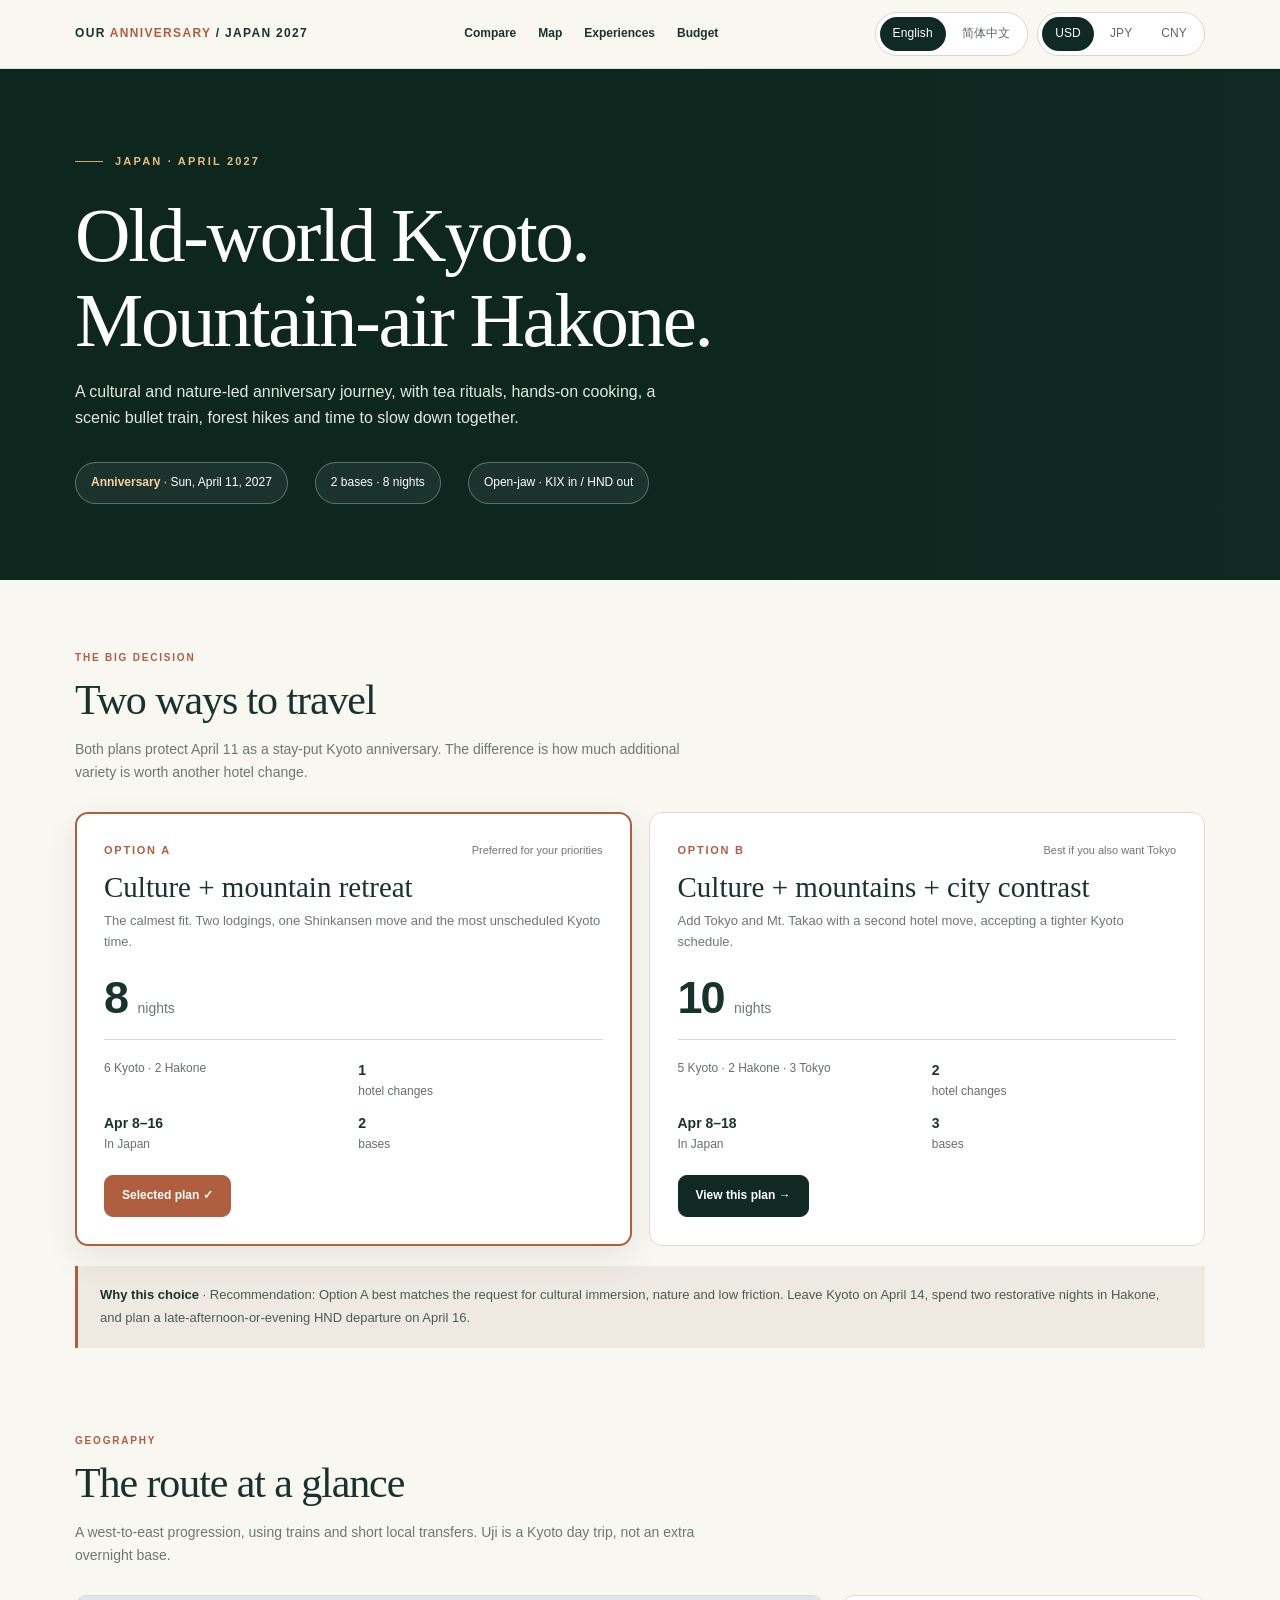
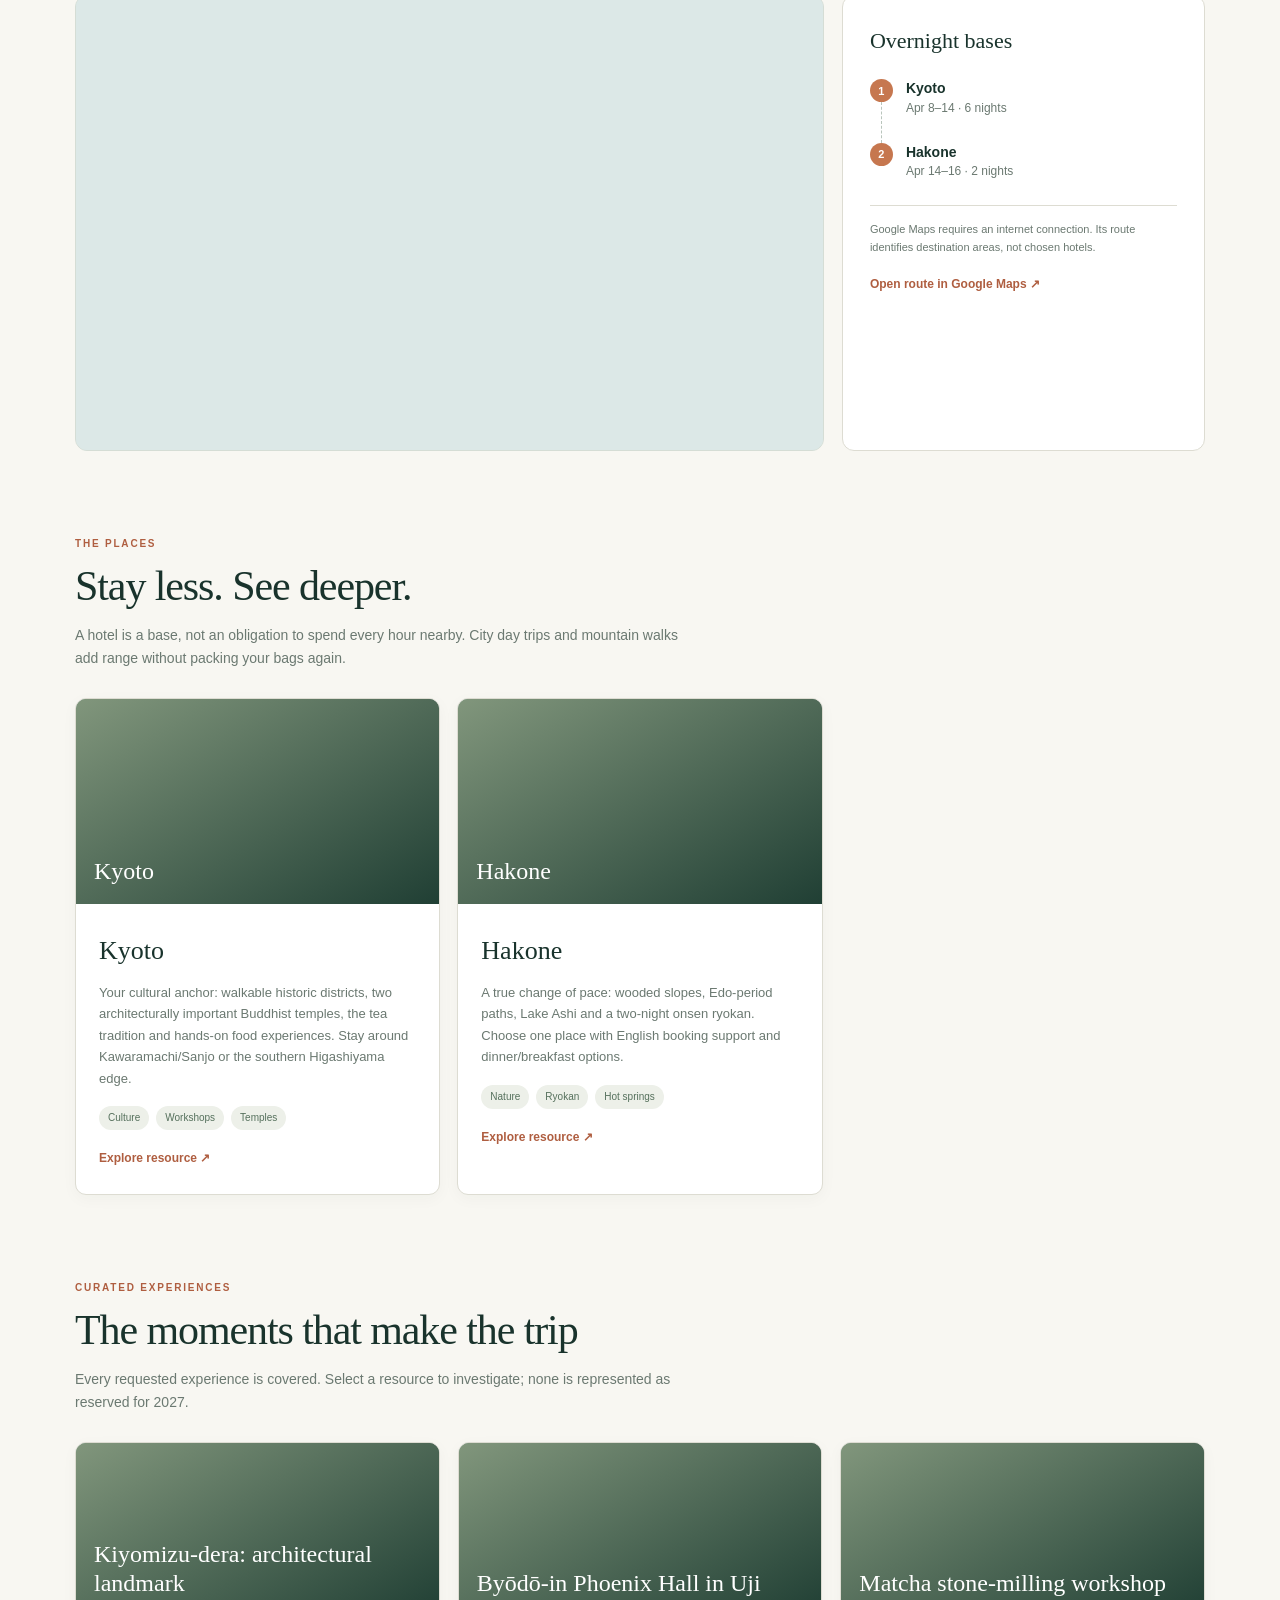
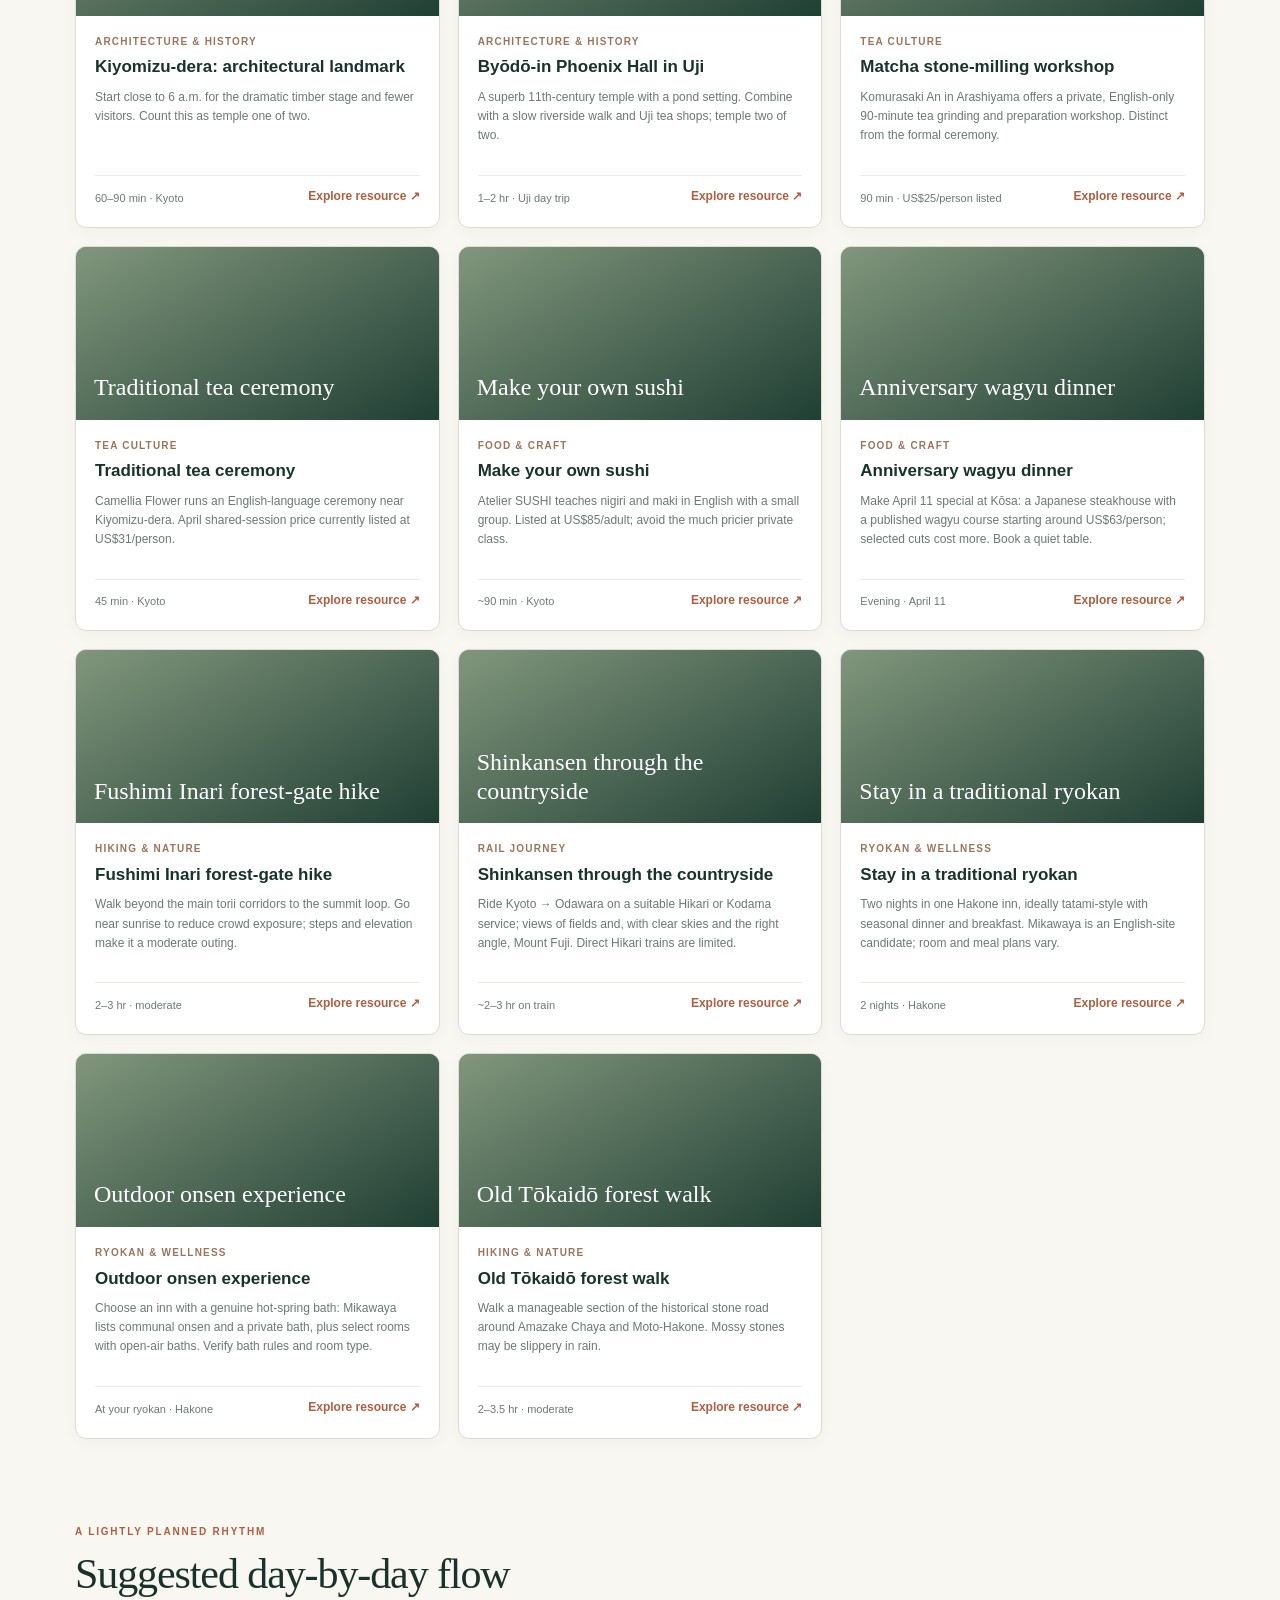
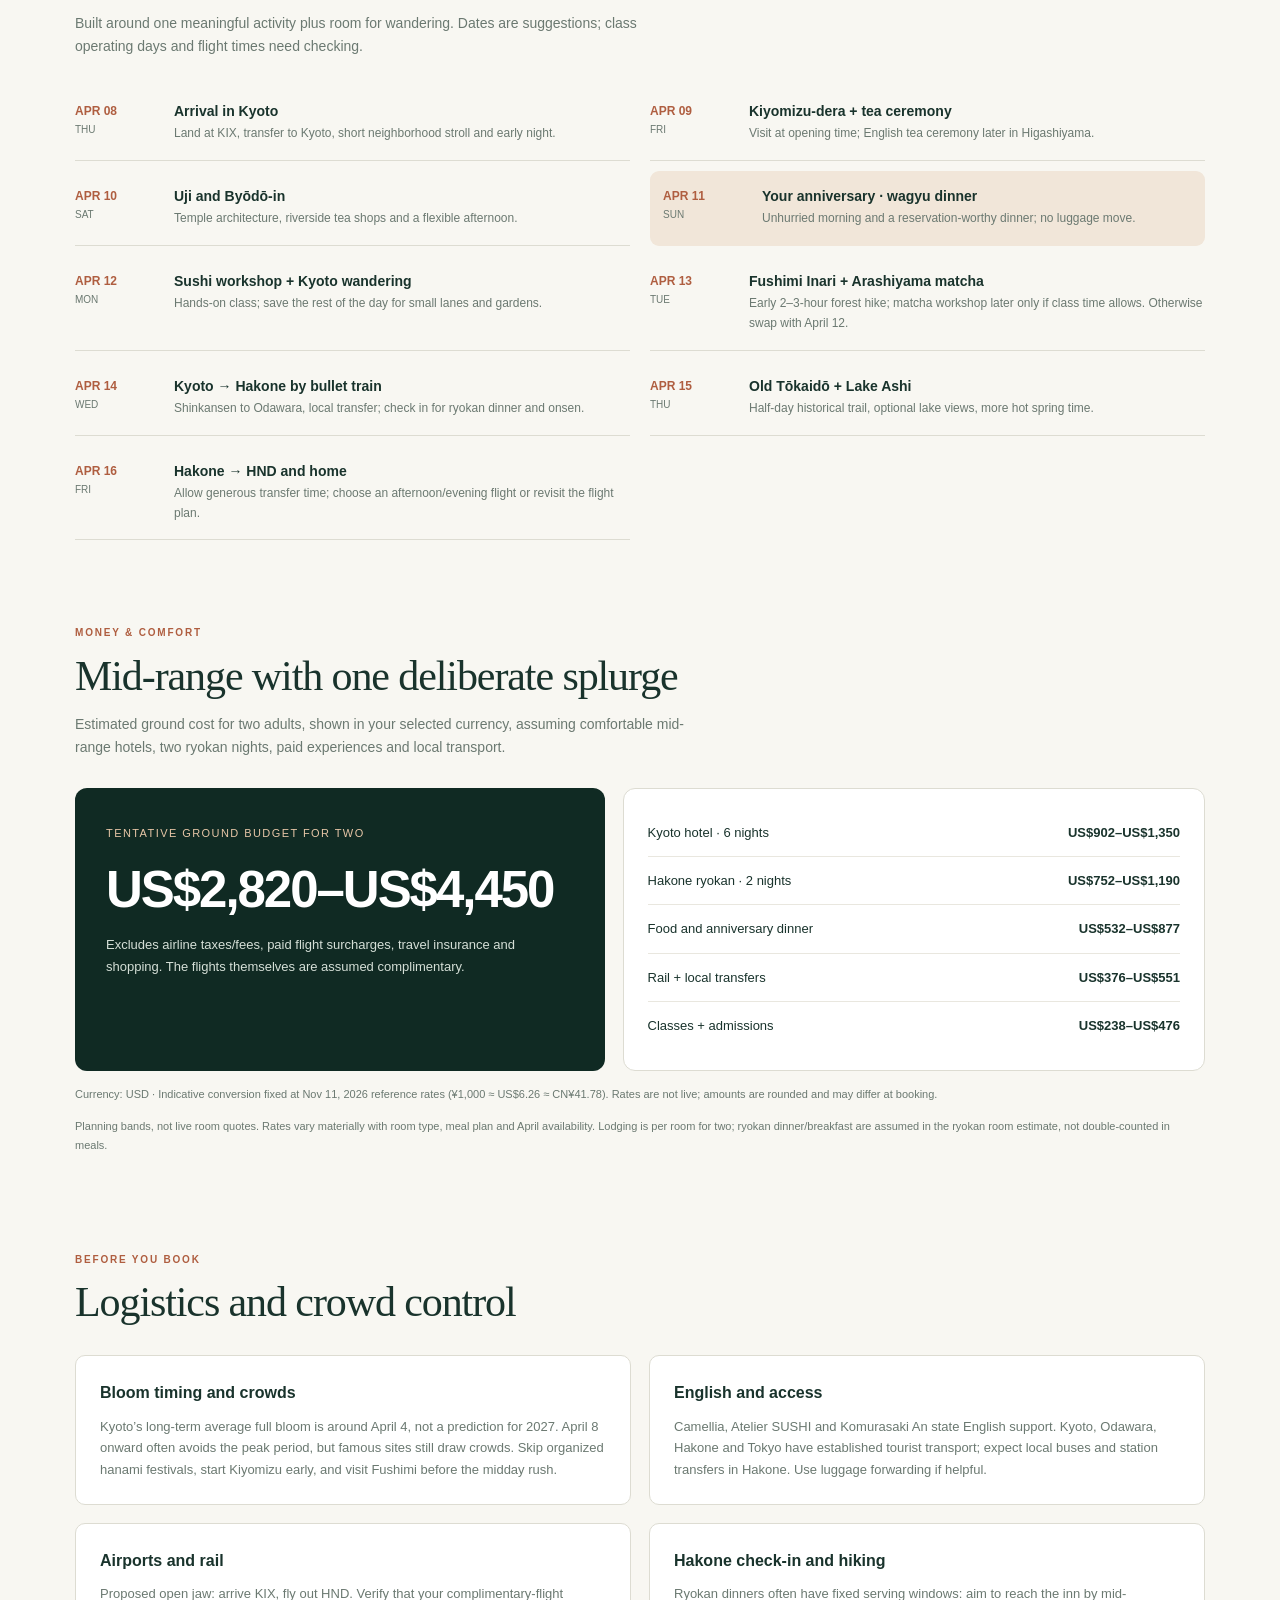
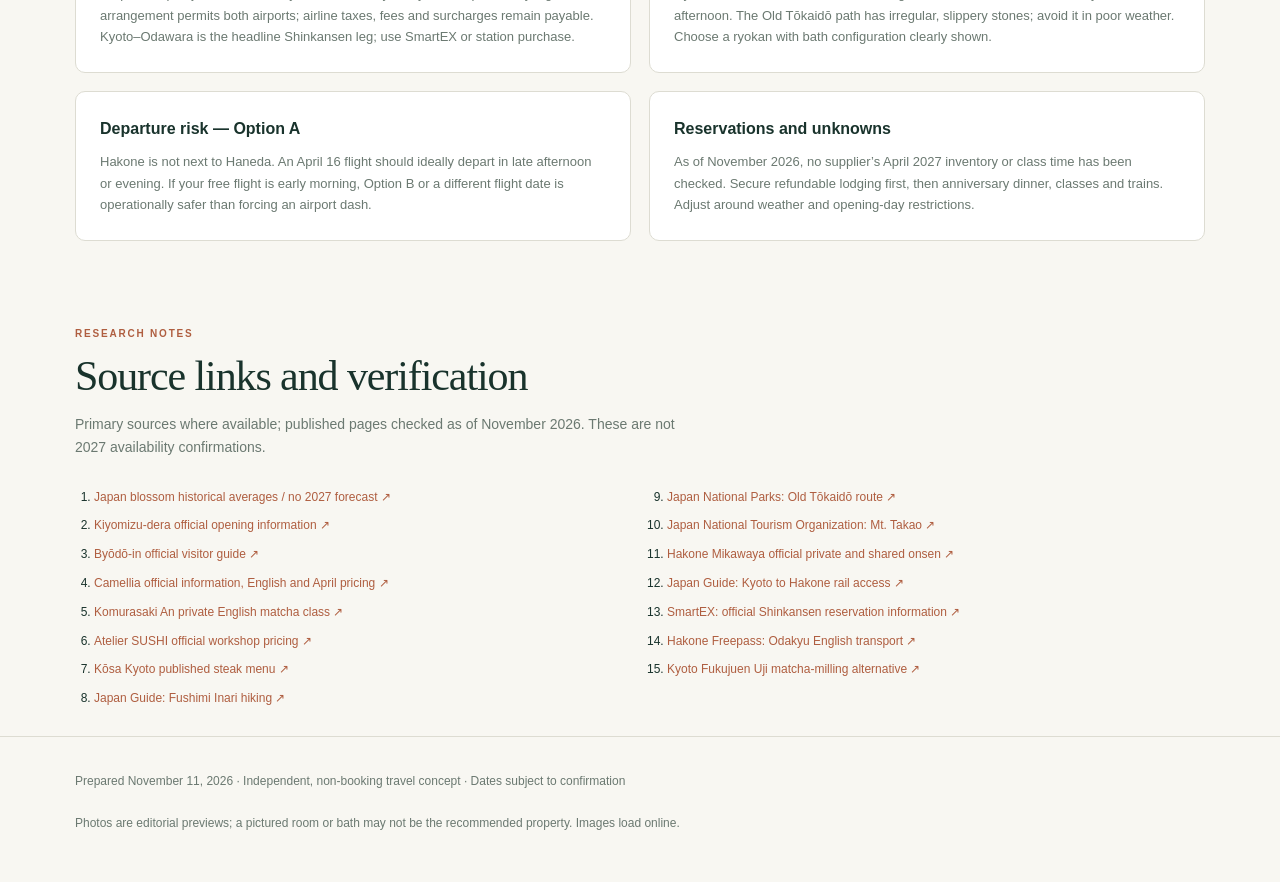
==== index.html @ 6b0c4d73 "Publish interactive Japan anniversary 2027 trip report" ====
<!doctype html>
<html lang="en">
<head>
<meta charset="utf-8"><meta name="viewport" content="width=device-width, initial-scale=1"><meta name="color-scheme" content="light">
<meta name="description" content="Japan anniversary trip planning report, April 2027: Kyoto, Hakone and optional Tokyo; bilingual English and Simplified Chinese.">
<title>Japan Anniversary Trip 2027 Plan</title>
<!-- Google Maps directions are embedded with a public, no-key URL. -->
<style>
:root{--ink:#19332c;--muted:#6b7971;--dark:#102a23;--line:#dddcd2;--paper:#f8f7f2;--white:#fff;--accent:#af5e40;--soft:#eee9df;--gold:#d3ab78;--shadow:0 12px 34px rgba(31,45,36,.085)}
*{box-sizing:border-box}html{scroll-behavior:smooth}body{margin:0;background:var(--paper);font-family:Inter,-apple-system,BlinkMacSystemFont,"Segoe UI","Noto Sans SC","Microsoft YaHei",sans-serif;color:var(--ink);line-height:1.65}button,a{font:inherit}a{color:var(--accent);text-decoration:none}a:hover{text-decoration:underline}button{cursor:pointer}button:focus-visible,a:focus-visible{outline:3px solid #da9250;outline-offset:3px}img{display:block;max-width:100%}.wrap{max-width:1190px;margin:auto;padding:0 30px}.mast{position:sticky;top:0;z-index:1200;background:rgba(248,247,242,.96);backdrop-filter:blur(18px);border-bottom:1px solid #deded3}.mast .wrap{min-height:68px;display:flex;align-items:center;justify-content:space-between;gap:16px}.brand{font-weight:800;letter-spacing:.11em;font-size:12px;text-transform:uppercase;color:var(--ink)}.brand span{color:var(--accent)}.tools{display:flex;align-items:center;gap:9px}.switch{display:flex;gap:3px;padding:4px;border:1px solid #d7d7cd;border-radius:100px;background:white}.switch button{border:0;background:transparent;border-radius:100px;font-size:12px;letter-spacing:.01em;padding:7px 13px;color:#5c6761;white-space:nowrap}.switch button.active{background:var(--dark);color:white}.view-nav{display:flex;gap:22px;font-size:12px;font-weight:650}.view-nav a{color:var(--ink)}.hero{background:var(--dark);color:#fff;position:relative;overflow:hidden}.hero:before{content:"";position:absolute;inset:0;background:linear-gradient(90deg,rgba(13,39,31,.97) 0%,rgba(13,39,31,.92) 46%,rgba(13,39,31,.22) 100%),url('https://kyoto.tokyoevent.net/wp-content/uploads/2025/03/20170302010029_770846394_3077_0.jpg') 83% 43% / cover no-repeat}.hero .wrap{position:relative;padding-top:83px;padding-bottom:76px;min-height:465px;display:flex;flex-direction:column;justify-content:center}.eyebrow{display:flex;gap:12px;align-items:center;font-size:11px;font-weight:750;letter-spacing:.2em;text-transform:uppercase}.eyebrow:before{content:"";width:28px;height:1px;background:var(--gold)}.hero .eyebrow{color:#e9bc84}.hero h1{font-family:Georgia,"Noto Serif SC",serif;font-weight:500;letter-spacing:-.03em;line-height:1.1;font-size:clamp(43px,6vw,78px);max-width:765px;margin:24px 0 16px}.hero p{max-width:620px;color:#e4e8e2;font-size:16px;margin:0 0 30px}.hero-meta{display:flex;align-items:center;gap:14px 27px;flex-wrap:wrap}.hero-pill{border:1px solid rgba(255,255,255,.3);padding:10px 15px;border-radius:100px;font-size:12px;background:rgba(255,255,255,.06)}.hero-pill strong{color:#f7d2a4}.section{padding-top:70px;padding-bottom:15px}.section-header{display:flex;justify-content:space-between;align-items:flex-end;gap:18px;margin-bottom:28px}.kicker{font-size:10px;letter-spacing:.18em;color:var(--accent);font-weight:850;text-transform:uppercase;margin:0 0 9px}.section h2{font-family:Georgia,"Noto Serif SC",serif;font-size:clamp(29px,3.4vw,42px);letter-spacing:-.026em;line-height:1.2;font-weight:500;margin:0}.section-sub{max-width:620px;color:var(--muted);font-size:14px;margin:12px 0 0}.compare-grid{display:grid;grid-template-columns:repeat(2,1fr);gap:17px}.plan{padding:28px;border:1px solid var(--line);background:#fff;border-radius:13px;transition:border-color .2s,transform .2s;position:relative}.plan.sel{border:2px solid var(--accent);padding:27px;box-shadow:var(--shadow)}.plan .topline{display:flex;justify-content:space-between;gap:12px;align-items:center}.plan-id{font-size:11px;letter-spacing:.16em;font-weight:800;color:var(--accent)}.plan small{font-size:11px;color:var(--muted)}.plan h3{font-family:Georgia,"Noto Serif SC",serif;font-size:29px;font-weight:500;line-height:1.2;margin:11px 0 5px}.plan p{color:var(--muted);font-size:13px;margin:0 0 22px;min-height:43px}.plan .big{font-size:45px;font-weight:700;letter-spacing:-.045em;line-height:1}.plan .big small{font-size:14px;font-weight:500;letter-spacing:0}.facts{display:grid;grid-template-columns:1fr 1fr;gap:10px;border-top:1px solid var(--line);padding-top:19px;margin-top:19px;font-size:12px;color:#667069}.facts b{font-size:14px;color:var(--ink);display:block}.pick{background:var(--dark);border:1px solid var(--dark);color:white;padding:10px 17px;border-radius:9px;margin-top:21px;font-size:12px;font-weight:700}.plan.sel .pick{background:var(--accent);border-color:var(--accent)}.insight{margin-top:20px;padding:18px 22px;border-left:3px solid var(--accent);background:#eeeae1;color:#4a5b50;font-size:13px;line-height:1.75}.insight strong{color:var(--ink)}.map-section .map-layout{display:grid;grid-template-columns:minmax(0,1.65fr) minmax(270px,.8fr);gap:18px}.map-frame{background:#e4e9e3;border:1px solid #d5ddd5;min-height:395px;border-radius:12px;overflow:hidden;position:relative}.map{position:absolute;inset:0;z-index:2}.leaflet-container{background:#cbd7d0!important}.leaflet-popup-content{font:13px/1.5 Inter,Arial,sans-serif}.map-legend{border:1px solid var(--line);background:white;border-radius:12px;padding:27px}.map-legend h3{font-family:Georgia,"Noto Serif SC",serif;font-size:22px;font-weight:500;margin:0 0 20px}.route{display:flex;align-items:flex-start;gap:13px;padding-bottom:24px;position:relative}.route:last-of-type{padding-bottom:10px}.route:not(:last-of-type):after{content:"";position:absolute;left:11px;top:23px;bottom:0;border-left:1px dashed #b9c5bc}.route-n{flex:0 0 auto;width:23px;height:23px;display:grid;place-items:center;border-radius:50%;background:#c6774f;color:white;font-size:11px;font-weight:800}.route h4{margin:0;font-size:14px;line-height:1.4}.route small{display:block;color:var(--muted);font-size:12px}.key-line{border-top:1px solid var(--line);margin-top:13px;padding-top:14px;color:var(--muted);font-size:11px}.destination-grid{display:grid;grid-template-columns:repeat(3,1fr);gap:17px}.destination-card,.experience-card{background:white;border-radius:11px;overflow:hidden;border:1px solid var(--line);box-shadow:0 4px 16px rgba(31,45,36,.035)}.photo{position:relative;height:205px;overflow:hidden;background:linear-gradient(135deg,#5b806a,#acb49a);color:white}.photo img{position:relative;z-index:2;width:100%;height:100%;object-fit:cover;transition:transform .4s}.fallback-title{position:absolute;z-index:1;inset:0;display:flex;align-items:end;padding:18px;font-family:Georgia,"Noto Serif SC",serif;font-size:24px;line-height:1.2;color:#fff;background:linear-gradient(150deg,#81967c,#203f34)}.photo:hover img{transform:scale(1.045)}.photo-note{position:absolute;right:10px;top:10px;background:rgba(16,42,35,.75);font-size:10px;padding:4px 9px;border-radius:100px;color:white}.destination-body{padding:23px}.destination-body h3{font-family:Georgia,"Noto Serif SC",serif;font-size:26px;font-weight:500;margin:3px 0 9px}.destination-body p{font-size:13px;color:var(--muted);margin:0 0 17px;min-height:83px}.tags{display:flex;gap:7px;flex-wrap:wrap;margin-bottom:14px}.tag{font-size:10px;background:#edf0e9;color:#55705c;border-radius:100px;padding:4px 9px}.resource{font-size:12px;font-weight:700;color:var(--accent)}.experience-grid{display:grid;grid-template-columns:repeat(3,minmax(0,1fr));gap:18px}.experience-card .photo{height:173px}.experience-card .body{padding:18px 19px 20px}.experience-card .smallcat{font-size:10px;letter-spacing:.12em;text-transform:uppercase;color:#9b745b;font-weight:750}.experience-card h3{font-size:17px;line-height:1.32;margin:6px 0 9px}.experience-card p{font-size:12px;line-height:1.6;color:var(--muted);margin:0 0 11px;min-height:76px}.experience-card .foot{display:flex;align-items:end;justify-content:space-between;gap:10px;border-top:1px solid #eee9e3;padding-top:11px}.experience-card .duration{font-size:11px;color:#6b7971}.itinerary-list{display:grid;grid-template-columns:1fr 1fr;gap:10px 20px}.day{display:grid;grid-template-columns:85px 1fr;gap:14px;align-items:start;border-bottom:1px solid var(--line);padding:16px 0}.day .date{font-size:12px;font-weight:800;color:var(--accent)}.day .date small{display:block;color:var(--muted);font-weight:500}.day h3{font-size:14px;margin:0 0 4px;line-height:1.3}.day p{font-size:12px;margin:0;color:var(--muted)}.day.anniv{background:#f1e6d9;border-radius:9px;padding:16px 13px;border-bottom-color:transparent}.budget-grid{display:grid;grid-template-columns:1.0fr 1.1fr;gap:18px}.budget-main{background:var(--dark);padding:31px;border-radius:12px;color:white}.budget-main small{letter-spacing:.13em;color:#e7c6a7;text-transform:uppercase;font-size:11px}.budget-main .number{font-size:clamp(32px,4vw,51px);font-weight:750;line-height:1.2;letter-spacing:-.04em;margin:14px 0}.budget-main p{font-size:13px;color:#d5dfd7;margin:10px 0 0}.budget-table{background:white;border:1px solid var(--line);padding:20px 24px;border-radius:12px}.budget-line{display:flex;justify-content:space-between;gap:12px;padding:13px 0;border-bottom:1px solid #e9e7df;font-size:13px}.budget-line:last-child{border:0}.budget-line strong{white-space:nowrap}.fine{font-size:11px;color:var(--muted);line-height:1.75;margin-top:13px}.notegrid{display:grid;grid-template-columns:repeat(2,1fr);gap:18px}.note{padding:24px;border:1px solid var(--line);background:white;border-radius:10px}.note h3{font-size:16px;margin:0 0 9px}.note p{color:var(--muted);font-size:13px;margin:0}.sources{columns:2;column-gap:35px;padding-left:19px;font-size:12px}.sources li{break-inside:avoid;margin:0 0 9px}.end{border-top:1px solid var(--line);padding:35px 0 48px;color:var(--muted);font-size:12px}.end .wrap{display:flex;justify-content:space-between;gap:22px;flex-wrap:wrap}.sr{position:absolute;width:1px;height:1px;padding:0;margin:-1px;overflow:hidden;clip:rect(0,0,0,0);white-space:nowrap;border:0}
@media(max-width:900px){.view-nav{display:none}.destination-grid,.experience-grid{grid-template-columns:repeat(2,minmax(0,1fr))}.map-section .map-layout{grid-template-columns:1fr}.map-legend .route-wrap{display:flex;gap:18px;flex-wrap:wrap}.map-legend .route{min-width:130px;padding-bottom:0}.route:after{display:none}.budget-grid{grid-template-columns:1fr}}
@media(max-width:650px){.wrap{padding:0 18px}.mast .wrap{min-height:61px}.brand{font-size:10px;letter-spacing:.07em}.switch button{padding:6px 10px;font-size:11px}.hero .wrap{padding-top:65px;padding-bottom:55px;min-height:430px}.hero:before{background:linear-gradient(180deg,rgba(13,39,31,.63),rgba(13,39,31,.94)),url('https://kyoto.tokyoevent.net/wp-content/uploads/2025/03/20170302010029_770846394_3077_0.jpg') 70% 50% / cover}.hero h1{font-size:45px}.hero p{font-size:14px}.hero-meta{gap:8px}.hero-pill{font-size:11px;padding:8px 10px}.section{padding-top:53px}.section-header{display:block}.compare-grid,.destination-grid,.experience-grid,.itinerary-list,.notegrid{grid-template-columns:1fr}.plan{padding:22px}.plan.sel{padding:21px}.plan p,.destination-body p,.experience-card p{min-height:0}.map-frame{min-height:350px}.day{grid-template-columns:66px 1fr}.photo{height:214px}.experience-card .photo{height:205px}.sources{columns:1}.budget-line{font-size:12px}}
@media print{.mast,.pick,.switch{display:none!important}.hero{color:var(--ink);background:white}.hero:before{display:none}.hero .wrap{min-height:0;padding:30px}.hero p,.hero-pill{color:var(--ink)}.hero h1{font-size:36px}.section{padding-top:30px;break-before:auto}.destination-card,.experience-card,.plan,.note{break-inside:avoid}.compare-grid,.experience-grid,.destination-grid{grid-template-columns:repeat(2,1fr)}.end{padding-bottom:0}body{background:white}}

.fx-note{margin:14px 0 0}
@media(max-width:650px){.mast .wrap{min-height:0;flex-direction:column;padding-top:9px;padding-bottom:10px;gap:7px}.tools{width:100%;justify-content:center;gap:7px;flex-wrap:nowrap}.currency-switch button{padding:6px 9px}.budget-main .number{font-size:clamp(27px,7vw,40px);overflow-wrap:anywhere}}
@media print{.currency-switch{display:none!important}}

/* Google Maps route embed */
.map-primary{min-width:0}
.map-frame{min-height:454px;overflow:hidden;background:#dce8e7;position:relative}
.google-pane{height:454px;position:relative}
.google-pane iframe{display:block;width:100%;height:100%;border:0;background:#dce8e7}
@media(max-width:720px){.map-frame{min-height:365px}.google-pane{height:365px}}
</style>
</head>
<body>
<noscript><div style="padding:18px 24px;background:#fff2dc;color:#493b24;text-align:center;border-bottom:1px solid #d8be91">This interactive report requires JavaScript. Open the HTML page in Safari or Firefox rather than the iOS Files preview. / 本报告需要 JavaScript，请使用 Safari 或 Firefox 浏览器打开。</div></noscript>
<header class="mast"><div class="wrap"><a class="brand" href="#top">OUR <span>ANNIVERSARY</span> / JAPAN 2027</a><nav class="view-nav"><a href="#routes" data-t="navCompare">Compare</a><a href="#map-section" data-t="navMap">Map</a><a href="#experiences" data-t="navExplore">Experiences</a><a href="#budget" data-t="navBudget">Budget</a></nav><div class="tools">
  <div class="switch" role="group" id="language-control" aria-label="Report language"><button id="lang-en" type="button" class="active" aria-pressed="true">English</button><button id="lang-zh" type="button" aria-pressed="false">简体中文</button></div>
  <div class="switch currency-switch" role="group" id="currency-control" aria-label="Display currency"><button type="button" id="cur-usd" class="active" aria-pressed="true">USD</button><button type="button" id="cur-jpy" aria-pressed="false">JPY</button><button type="button" id="cur-cny" aria-pressed="false">CNY</button></div>
</div></div></header>
<main id="top"><section class="hero"><div class="wrap"><div class="eyebrow" data-t="heroEyebrow">JAPAN · APRIL 2027</div><h1 data-t="heroTitle">Old-world Kyoto.<br>Mountain-air Hakone.</h1><p data-t="heroText">A cultural and nature-led anniversary journey, with tea rituals, hands-on cooking, a scenic bullet train, forest hikes and time to slow down together.</p><div class="hero-meta"><div class="hero-pill"><strong data-t="anniversary">Anniversary</strong> · <span data-t="annivDate">Sun, April 11, 2027</span></div><div class="hero-pill" id="heroPlan">2 bases · 8 nights</div><div class="hero-pill" data-t="flightPill">Open-jaw · KIX in / HND out</div></div></div></section>
<section class="section wrap" id="routes"><div class="section-header"><div><p class="kicker" data-t="chooseKicker">THE BIG DECISION</p><h2 data-t="chooseTitle">Two ways to travel</h2><p class="section-sub" data-t="chooseIntro">Both plans protect April 11 as a stay-put Kyoto anniversary. The difference is how much additional variety is worth another hotel change.</p></div></div><div class="compare-grid" id="compareGrid"></div><div class="insight" id="recommendation"></div></section>
<section class="section wrap map-section" id="map-section"><div class="section-header"><div><p class="kicker" data-t="mapKicker">GEOGRAPHY</p><h2 data-t="mapTitle">The route at a glance</h2><p class="section-sub" data-t="mapIntro">A west-to-east progression, using trains and short local transfers. Uji is a Kyoto day trip, not an extra overnight base.</p></div></div><div class="map-layout"><div class="map-primary"><div class="map-frame"><div id="google-pane" class="google-pane"><iframe id="google-embed" title="Map of Kyoto, Hakone and optional Tokyo" loading="lazy" allowfullscreen referrerpolicy="strict-origin-when-cross-origin"></iframe></div></div></div><aside class="map-legend"><h3 data-t="routeStops">Overnight bases</h3><div class="route-wrap" id="routeStopsList"></div><div class="key-line" data-t="mapNote">Interactive map loads when connected to the internet. Pins indicate approximate city/area centers, not chosen hotels.</div><div style="margin-top:14px"><a id="externalRoute" href="https://www.google.com/maps/dir/Kansai+International+Airport/Kyoto/Hakone/Haneda+Airport/" target="_blank" rel="noopener noreferrer" class="resource" data-t="openFullMap">Open route in Google Maps ↗</a></div></aside></div></section>
<section class="section wrap" id="destinations"><div class="section-header"><div><p class="kicker" data-t="destKicker">THE PLACES</p><h2 data-t="destTitle">Stay less. See deeper.</h2><p class="section-sub" data-t="destIntro">A hotel is a base, not an obligation to spend every hour nearby. City day trips and mountain walks add range without packing your bags again.</p></div></div><div class="destination-grid" id="destGrid"></div></section>
<section class="section wrap" id="experiences"><div class="section-header"><div><p class="kicker" data-t="expKicker">CURATED EXPERIENCES</p><h2 data-t="expTitle">The moments that make the trip</h2><p class="section-sub" data-t="expIntro">Every requested experience is covered. Click a card's resource to investigate the activity or provider; none is represented as reserved for 2027.</p></div></div><div class="experience-grid" id="experienceGrid"></div></section>
<section class="section wrap" id="schedule"><div class="section-header"><div><p class="kicker" data-t="daysKicker">A LIGHTLY PLANNED RHYTHM</p><h2 data-t="daysTitle">Suggested day-by-day flow</h2><p class="section-sub" data-t="daysIntro">Built around one meaningful activity plus room for wandering. Dates are suggestions; class operating days and flight times need checking.</p></div></div><div class="itinerary-list" id="daysGrid"></div></section>
<section class="section wrap" id="budget"><div class="section-header"><div><p class="kicker" data-t="budgetKicker">MONEY & COMFORT</p><h2 data-t="budgetTitle">Mid-range with one deliberate splurge</h2><p class="section-sub" data-t="budgetIntro">Estimated cost for two adults, in Japanese yen, assuming comfortable mid-range hotels, two ryokan nights, paid experiences and local transport.</p></div></div><div class="budget-grid"><div class="budget-main"><small data-t="totalLabel">TENTATIVE GROUND BUDGET FOR TWO</small><div class="number" id="budgetTotal" aria-live="polite">US$2,820–US$4,450</div><p data-t="budgetDetail">Excludes airline taxes/fees, paid flight surcharges, travel insurance and shopping. The flights themselves are assumed complimentary.</p></div><div class="budget-table" id="budgetBreakdown"></div></div><p class="fine fx-note" id="fxNote" aria-live="polite"></p><p class="fine" data-t="budgetCaution">Planning bands, not live room quotes. Rates vary materially with room type, meal plan, exchange rate and April availability; hotel costs use a per-room-per-night assumption for two people. Ryokan estimates assume dinner and breakfast where included; meals are not intentionally double-counted.</p></section>
<section class="section wrap"><div class="section-header"><div><p class="kicker" data-t="practicalKicker">BEFORE YOU BOOK</p><h2 data-t="practicalTitle">Logistics and crowd control</h2></div></div><div class="notegrid" id="logisticsGrid"></div></section>
<section class="section wrap" id="sources"><div class="section-header"><div><p class="kicker" data-t="sourcesKicker">RESEARCH NOTES</p><h2 data-t="sourcesTitle">Source links and verification</h2><p class="section-sub" data-t="sourcesIntro">Primary sources where available; rates and workshop listings checked against currently published pages as of November 2026. These are not 2027 availability confirmations.</p></div></div><ol class="sources" id="sourceList"></ol></section>
</main>
<footer class="end"><div class="wrap"><span data-t="footerLeft">Prepared November 11, 2026 · Independent, non-booking travel concept · Dates subject to flight and supplier confirmation</span><span data-t="footerRight">Photos are editorial previews; a pictured room or bath may not be the recommended property. Images load online.</span></div></footer>
<script>
'use strict';
const S={
 en:{navCompare:'Compare',navMap:'Map',navExplore:'Experiences',navBudget:'Budget',heroEyebrow:'JAPAN · APRIL 2027',heroTitle:'Old-world Kyoto.<br>Mountain-air Hakone.',heroText:'A cultural and nature-led anniversary journey, with tea rituals, hands-on cooking, a scenic bullet train, forest hikes and time to slow down together.',anniversary:'Anniversary',annivDate:'Sun, April 11, 2027',flightPill:'Open-jaw · KIX in / HND out',chooseKicker:'THE BIG DECISION',chooseTitle:'Two ways to travel',chooseIntro:'Both plans protect April 11 as a stay-put Kyoto anniversary. The difference is how much additional variety is worth another hotel change.',mapKicker:'GEOGRAPHY',mapTitle:'The route at a glance',mapIntro:'A west-to-east progression, using trains and short local transfers. Uji is a Kyoto day trip, not an extra overnight base.',routeStops:'Overnight bases',mapNote:'Google Maps requires an internet connection. Its route identifies destination areas, not chosen hotels.',openFullMap:'Open route in Google Maps ↗',destKicker:'THE PLACES',destTitle:'Stay less. See deeper.',destIntro:'A hotel is a base, not an obligation to spend every hour nearby. City day trips and mountain walks add range without packing your bags again.',expKicker:'CURATED EXPERIENCES',expTitle:'The moments that make the trip',expIntro:'Every requested experience is covered. Select a resource to investigate; none is represented as reserved for 2027.',daysKicker:'A LIGHTLY PLANNED RHYTHM',daysTitle:'Suggested day-by-day flow',daysIntro:'Built around one meaningful activity plus room for wandering. Dates are suggestions; class operating days and flight times need checking.',budgetKicker:'MONEY & COMFORT',budgetTitle:'Mid-range with one deliberate splurge',budgetIntro:'Estimated ground cost for two adults, shown in your selected currency, assuming comfortable mid-range hotels, two ryokan nights, paid experiences and local transport.',totalLabel:'TENTATIVE GROUND BUDGET FOR TWO',budgetDetail:'Excludes airline taxes/fees, paid flight surcharges, travel insurance and shopping. The flights themselves are assumed complimentary.',budgetCaution:'Planning bands, not live room quotes. Rates vary materially with room type, meal plan and April availability. Lodging is per room for two; ryokan dinner/breakfast are assumed in the ryokan room estimate, not double-counted in meals.',practicalKicker:'BEFORE YOU BOOK',practicalTitle:'Logistics and crowd control',sourcesKicker:'RESEARCH NOTES',sourcesTitle:'Source links and verification',sourcesIntro:'Primary sources where available; published pages checked as of November 2026. These are not 2027 availability confirmations.',footerLeft:'Prepared November 11, 2026 · Independent, non-booking travel concept · Dates subject to confirmation',footerRight:'Photos are editorial previews; a pictured room or bath may not be the recommended property. Images load online.',view:'View this plan',chosen:'Selected plan',night:'nights',bases:'bases',move:'hotel changes',recA:'Preferred for your priorities',recB:'Best if you also want Tokyo',resource:'Explore resource ↗',dayTrip:'day trip',optional:'Option B only',mapHub:'Main base',budgetUnits:'JPY total / couple',photo:'Image preview',routes:'Route',english:'English-friendly',further:'More information',annDay:'ANNIVERSARY DAY',estimated:'Estimated', planA:'Culture + mountain retreat',planB:'Culture + mountains + city contrast',descA:'The calmest fit. Two lodgings, one Shinkansen move and the most unscheduled Kyoto time.',descB:'Add Tokyo and Mt. Takao with a second hotel move, accepting a tighter Kyoto schedule.',recTextA:'Recommendation: Option A best matches the request for cultural immersion, nature and low friction. Leave Kyoto on April 14, spend two restorative nights in Hakone, and plan a late-afternoon-or-evening HND departure on April 16.',recTextB:'Trade-off: Option B earns its extra lodging by adding Tokyo’s neighborhoods, gardens and a separate mountain hike, with three extra Japan nights versus the originally shorter concept. Kyoto workshops need deliberate scheduling.',nightsA:'6 Kyoto · 2 Hakone',nightsB:'5 Kyoto · 2 Hakone · 3 Tokyo',datesA:'Apr 8–16',datesB:'Apr 8–18',kyotoDesc:'Your cultural anchor: walkable historic districts, two architecturally important Buddhist temples, the tea tradition and hands-on food experiences. Stay around Kawaramachi/Sanjo or the southern Higashiyama edge.',hakoneDesc:'A true change of pace: wooded slopes, Edo-period paths, Lake Ashi and a two-night onsen ryokan. Choose one place with English booking support and dinner/breakfast options.',tokyoDesc:'An optional final chapter of local neighborhoods, museums and Mount Takao. Stay around Tokyo or Shinagawa Station for easy departure logistics.',kyotoTags:['Culture','Workshops','Temples'],hakoneTags:['Nature','Ryokan','Hot springs'],tokyoTags:['Neighborhoods','Mt. Takao','Food'],
 exp1T:'Kiyomizu-dera: architectural landmark',exp1D:'Start close to 6 a.m. for the dramatic timber stage and fewer visitors. Count this as temple one of two.',exp1M:'60–90 min · Kyoto',
 exp2T:'Byōdō-in Phoenix Hall in Uji',exp2D:'A superb 11th-century temple with a pond setting. Combine with a slow riverside walk and Uji tea shops; temple two of two.',exp2M:'1–2 hr · Uji day trip',
 exp3T:'Matcha stone-milling workshop',exp3D:'Komurasaki An in Arashiyama offers a private, English-only 90-minute tea grinding and preparation workshop. Distinct from the formal ceremony.',exp3M:'90 min · ¥4,000/person listed',
 exp4T:'Traditional tea ceremony',exp4D:'Camellia Flower runs an English-language ceremony near Kiyomizu-dera. April shared-session price currently listed at ¥5,000/person.',exp4M:'45 min · Kyoto',
 exp5T:'Make your own sushi',exp5D:'Atelier SUSHI teaches nigiri and maki in English with a small group. Listed at ¥13,500/adult; avoid the much pricier private class.',exp5M:'~90 min · Kyoto',
 exp6T:'Anniversary wagyu dinner',exp6D:'Make April 11 special at Kōsa: a Japanese steakhouse with a published wagyu course starting around ¥10,000/person; selected cuts cost more. Book a quiet table.',exp6M:'Evening · April 11',
 exp7T:'Fushimi Inari forest-gate hike',exp7D:'Walk beyond the main torii corridors to the summit loop. Go near sunrise to reduce crowd exposure; steps and elevation make it a moderate outing.',exp7M:'2–3 hr · moderate',
 exp8T:'Shinkansen through the countryside',exp8D:'Ride Kyoto → Odawara on a suitable Hikari or Kodama service; views of fields and, with clear skies and the right angle, Mount Fuji. Direct Hikari trains are limited.',exp8M:'~2–3 hr on train',
 exp9T:'Stay in a traditional ryokan',exp9D:'Two nights in one Hakone inn, ideally tatami-style with seasonal dinner and breakfast. Mikawaya is an English-site candidate; room and meal plans vary.',exp9M:'2 nights · Hakone',
 exp10T:'Outdoor onsen experience',exp10D:'Choose an inn with a genuine hot-spring bath: Mikawaya lists communal onsen and a private bath, plus select rooms with open-air baths. Verify bath rules and room type.',exp10M:'At your ryokan · Hakone',
 exp11T:'Old Tōkaidō forest walk',exp11D:'Walk a manageable section of the historical stone road around Amazake Chaya and Moto-Hakone. Mossy stones may be slippery in rain.',exp11M:'2–3.5 hr · moderate',
 exp12T:'Mount Takao green mountain trail',exp12D:'A train-accessible Tokyo day hike; take a less crowded trail where suitable and return by a different path. Trail 1 includes Yakuō-in temple if you want a third.',exp12M:'3–4 hr hike · moderate',
 exp13T:'A quieter side of Tokyo',exp13D:'Wander Yanaka’s lanes and small shops, then leave time for a garden or museum. A deliberate contrast with high-traffic blossom parks.',exp13M:'Half day · Tokyo',
 expCatTemple:'ARCHITECTURE & HISTORY',expCatTea:'TEA CULTURE',expCatFood:'FOOD & CRAFT',expCatNature:'HIKING & NATURE',expCatRail:'RAIL JOURNEY',expCatRest:'RYOKAN & WELLNESS',expCatCity:'CITY WALK',
 dayA:[['APR 08','THU','Arrival in Kyoto','Land at KIX, transfer to Kyoto, short neighborhood stroll and early night.'],['APR 09','FRI','Kiyomizu-dera + tea ceremony','Visit at opening time; English tea ceremony later in Higashiyama.'],['APR 10','SAT','Uji and Byōdō-in','Temple architecture, riverside tea shops and a flexible afternoon.'],['APR 11','SUN','Your anniversary · wagyu dinner','Unhurried morning and a reservation-worthy dinner; no luggage move.'],['APR 12','MON','Sushi workshop + Kyoto wandering','Hands-on class; save the rest of the day for small lanes and gardens.'],['APR 13','TUE','Fushimi Inari + Arashiyama matcha','Early 2–3-hour forest hike; matcha workshop later only if class time allows. Otherwise swap with April 12.'],['APR 14','WED','Kyoto → Hakone by bullet train','Shinkansen to Odawara, local transfer; check in for ryokan dinner and onsen.'],['APR 15','THU','Old Tōkaidō + Lake Ashi','Half-day historical trail, optional lake views, more hot spring time.'],['APR 16','FRI','Hakone → HND and home','Allow generous transfer time; choose an afternoon/evening flight or revisit the flight plan.']],
 dayB:[['APR 08','THU','Arrival in Kyoto','KIX → Kyoto, settle in.'],['APR 09','FRI','Kiyomizu-dera + tea ceremony','Early temple visit followed by English-language tea ceremony.'],['APR 10','SAT','Fushimi Inari + Uji','Start the hill walk early; travel down to Byōdō-in in the afternoon.'],['APR 11','SUN','Your anniversary · wagyu dinner','Keep the day gentle and enjoy the celebratory dinner in Kyoto.'],['APR 12','MON','Matcha + sushi classes','Arashiyama tea grinding in the morning; sushi workshop later if schedules align.'],['APR 13','TUE','Bullet train → Hakone','Kyoto → Odawara; ryokan check-in, dinner, onsen.'],['APR 14','WED','Old Tōkaidō + Lake Ashi','Stone-path walk and low-key mountain scenery.'],['APR 15','THU','Hakone → Tokyo','Transfer via Odawara; easy neighborhood evening.'],['APR 16','FRI','Mount Takao hike','A moderate 3–4-hour route, choosing the trail to suit weather.'],['APR 17','SAT','Yanaka and gardens','Local Tokyo character, museum or park time.'],['APR 18','SUN','Depart Tokyo / HND','Direct airport transfer from your final Tokyo base.']],
 budgetA:[['Kyoto hotel · 6 nights','¥144k–¥216k'],['Hakone ryokan · 2 nights','¥120k–¥190k'],['Food and anniversary dinner','¥85k–¥140k'],['Rail + local transfers','¥60k–¥88k'],['Classes + admissions','¥38k–¥76k']],
 budgetB:[['Kyoto hotel · 5 nights','¥120k–¥180k'],['Hakone ryokan · 2 nights','¥120k–¥190k'],['Tokyo hotel · 3 nights','¥75k–¥129k'],['Food and anniversary dinner','¥125k–¥195k'],['Rail + local transfers','¥65k–¥95k'],['Classes + admissions','¥45k–¥75k']],
 notes:[['Bloom timing and crowds','Kyoto’s long-term average full bloom is around April 4, not a prediction for 2027. April 8 onward often avoids the peak period, but famous sites still draw crowds. Skip organized hanami festivals, start Kiyomizu early, and visit Fushimi before the midday rush.'],['English and access','Camellia, Atelier SUSHI and Komurasaki An state English support. Kyoto, Odawara, Hakone and Tokyo have established tourist transport; expect local buses and station transfers in Hakone. Use luggage forwarding if helpful.'],['Airports and rail','Proposed open jaw: arrive KIX, fly out HND. Verify that your complimentary-flight arrangement permits both airports; airline taxes, fees and surcharges remain payable. Kyoto–Odawara is the headline Shinkansen leg; use SmartEX or station purchase.'],['Hakone check-in and hiking','Ryokan dinners often have fixed serving windows: aim to reach the inn by mid-afternoon. The Old Tōkaidō path has irregular, slippery stones; avoid it in poor weather. Choose a ryokan with bath configuration clearly shown.'],['Departure risk — Option A','Hakone is not next to Haneda. An April 16 flight should ideally depart in late afternoon or evening. If your free flight is early morning, Option B or a different flight date is operationally safer than forcing an airport dash.'],['Reservations and unknowns','As of November 2026, no supplier’s April 2027 inventory or class time has been checked. Secure refundable lodging first, then anniversary dinner, classes and trains. Adjust around weather and opening-day restrictions.']],
 sourceNames:['Japan blossom historical averages / no 2027 forecast','Kiyomizu-dera official opening information','Byōdō-in official visitor guide','Camellia official information, English and April pricing','Komurasaki An private English matcha class','Atelier SUSHI official workshop pricing','Kōsa Kyoto published steak menu','Japan Guide: Fushimi Inari hiking','Japan National Parks: Old Tōkaidō route','Japan National Tourism Organization: Mt. Takao','Hakone Mikawaya official private and shared onsen','Japan Guide: Kyoto to Hakone rail access','SmartEX: official Shinkansen reservation information','Hakone Freepass: Odakyu English transport','Kyoto Fukujuen Uji matcha-milling alternative']
 },
 zh:{navCompare:'方案对比',navMap:'地图',navExplore:'体验项目',navBudget:'预算',heroEyebrow:'日本 · 2027年4月',heroTitle:'古都京都。<br>山间箱根。',heroText:'以文化和自然为主的结婚周年旅行：茶道、亲手制作料理、新干线乡间风光、森林徒步，以及两人悠闲相处的时光。',anniversary:'纪念日',annivDate:'2027年4月11日，星期日',flightPill:'异地进出 · 关西机场入 / 羽田机场出',chooseKicker:'核心选择',chooseTitle:'两种旅行方式',chooseIntro:'两个方案都让4月11日留在京都，不换酒店。主要取舍在于是否值得多搬一次行李，换取更多目的地体验。',mapKicker:'路线分布',mapTitle:'路线概览',mapIntro:'自西向东，主要依靠铁路与短程当地交通。宇治是京都当天往返的行程，不增加住宿地点。',routeStops:'住宿基地',mapNote:'谷歌地图需要网络连接。地图路线标示目的地区域，并非已选定酒店的位置。',openFullMap:'在谷歌地图中查看路线 ↗',destKicker:'目的地',destTitle:'少换酒店，深入体验。',destIntro:'酒店只是探索周边的基地。当天往返的小旅行与山间徒步能增加行程丰富度，无须反复收拾行李。',expKicker:'精选体验',expTitle:'旅行中值得珍藏的时刻',expIntro:'已涵盖所有指定体验。点击资料链接查看活动或主办方；并不代表2027年已预订或确认可约。',daysKicker:'宽松的旅行节奏',daysTitle:'建议每日安排',daysIntro:'每天围绕一项重点体验，也留出自由探索的时间。课程营业日期、班次及航班时间仍需核实。',budgetKicker:'舒适度与费用',budgetTitle:'中档舒适，留一笔特别享受',budgetIntro:'两位成人的当地费用估算，以所选货币显示：舒适型酒店、两晚温泉旅馆、付费体验与当地交通。',totalLabel:'两人当地预计总费用',budgetDetail:'不含机票税费、附加费、旅游保险及购物。按国际机票票价本身免费估计。',budgetCaution:'以下是规划区间，不是实时酒店报价。房型、餐食方案和4月空房情况会显著影响价格。住宿按两人一间计算，温泉旅馆已含的早晚餐不重复计入餐饮。',practicalKicker:'预订前必读',practicalTitle:'交通、拥挤程度与实际操作',sourcesKicker:'资料说明',sourcesTitle:'研究来源及核实范围',sourcesIntro:'尽量选用官方资料；截至2026年11月核对公开信息。不代表2027年名额或房态已确认。',footerLeft:'编制于2026年11月11日 · 独立旅行构想，并非预订确认 · 日期需进一步核实',footerRight:'图片仅用于预览；旅馆房间或浴池图片不一定来自推荐的物业。图片需联网加载。',view:'查看此方案',chosen:'当前方案',night:'晚',bases:'住宿地点',move:'次换酒店',recA:'更符合本次旅行需求',recB:'适合希望再体验东京的旅客',resource:'查看详情 ↗',dayTrip:'当天往返',optional:'仅方案B',mapHub:'住宿基地',budgetUnits:'两人合计／日元',photo:'图片预览',routes:'路线',english:'英语友好',further:'更多资料',annDay:'周年纪念日',estimated:'估计',planA:'文化古都＋山间温泉',planB:'文化＋自然＋都市变化',descA:'节奏最悠闲。两处住宿、一次新干线转移，京都拥有更充裕的自由时间。',descB:'增加东京和高尾山徒步，代价是多换一次酒店，京都安排稍紧凑。',recTextA:'建议优先考虑方案A：最符合深入体验日本文化、亲近自然以及减少换酒店的目标。4月14日离开京都，在箱根休息两晚；4月16日离境应优先选择羽田下午晚些时候或晚间的航班。',recTextB:'方案B的优势是增添东京街区、庭园和另一条山地徒步路线。行程更有层次，但京都课程需刻意安排时间，以免太赶。',nightsA:'京都6晚 · 箱根2晚',nightsB:'京都5晚 · 箱根2晚 · 东京3晚',datesA:'4月8—16日',datesB:'4月8—18日',kyotoDesc:'文化核心：历史街区、两座建筑与历史出众的佛寺、茶文化、寿司与抹茶体验。建议住在河原町／三条附近，或东山南侧。',hakoneDesc:'节奏彻底转换：山林、江户时代石路、芦之湖，以及连续两晚的温泉旅馆。优先选择提供英文预订支持和早晚餐的旅馆。',tokyoDesc:'可选的最后一站：传统街区、博物馆、高尾山。住在东京站或品川站附近，方便最后一天前往机场。',kyotoTags:['文化','手作体验','寺庙'],hakoneTags:['自然','日式旅馆','温泉'],tokyoTags:['街区','高尾山','美食'],
 exp1T:'清水寺：壮观的木构建筑',exp1D:'尽量在早上6点开门时到达，欣赏著名的悬空木舞台并减少人群。这是规划中的两座主要寺庙之一。',exp1M:'60—90分钟 · 京都',
 exp2T:'宇治平等院凤凰堂',exp2D:'11世纪佛寺与池塘景观相映成趣。可结合宇治川散步和茶店，作为第二座重点寺庙。',exp2M:'1—2小时 · 宇治当天往返',
 exp3T:'石磨抹茶制作课程',exp3D:'岚山 Komurasaki An 提供90分钟私人课程，使用英语教学，包含石磨研茶及点茶。与正式茶道分开体验。',exp3M:'90分钟 · 公示价每人¥4,000',
 exp4T:'传统茶道体验',exp4D:'清水寺附近 Camellia Flower 提供英语茶道体验。目前官网标示4月拼团价为每人¥5,000。',exp4M:'45分钟 · 京都',
 exp5T:'亲手制作寿司',exp5D:'Atelier SUSHI 以英语教授握寿司和寿司卷，小团课程公示价每位成人¥13,500；无需选择价格较高的包场课程。',exp5M:'约90分钟 · 京都',
 exp6T:'周年纪念和牛晚餐',exp6D:'4月11日在 Kōsa 享用和牛。官网列出每人约¥10,000起的牛排套餐；部分部位需要加价。建议预订安静的位置。',exp6M:'晚餐 · 4月11日',
 exp7T:'伏见稻荷山林鸟居徒步',exp7D:'沿千本鸟居继续向山上环线行走。日出附近出发可避开部分人流；台阶和爬升带来适度挑战。',exp7M:'2—3小时 · 中等难度',
 exp8T:'新干线穿越乡间',exp8D:'从京都乘合适的光号或回声号列车前往小田原。沿途有田野，天气晴朗且视角合适时可能看见富士山。直达光号班次有限。',exp8M:'列车上约2—3小时',
 exp9T:'入住传统日式旅馆',exp9D:'箱根同一家旅馆住两晚，优先选榻榻米房型和季节性晚餐、早餐。Mikawaya 是有英文官网的候选，实际房型与餐食需查询。',exp9M:'2晚 · 箱根',
 exp10T:'露天温泉体验',exp10D:'务必选择真正的天然温泉。Mikawaya 官网列有公共温泉、独立浴室，以及部分带露天浴池的房型；预订前确认泡汤规则与房型。',exp10M:'旅馆内 · 箱根',
 exp11T:'旧东海道森林徒步',exp11D:'在甘酒茶屋、元箱根一带走一段古老的石铺道路。雨后石头可能湿滑，天气不好就缩短或调整路线。',exp11M:'2—3.5小时 · 中等难度',
 exp12T:'高尾山绿色山林路线',exp12D:'东京坐火车即可到达的登山地点，可按体能选择相对安静的步道并从另一条路下山。1号线沿途可顺访药王院。',exp12M:'徒步3—4小时 · 中等难度',
 exp13T:'东京的悠闲街区',exp13D:'漫步谷中一带的小巷与商店，再去庭园或博物馆，避开著名赏樱公园的拥挤路线。',exp13M:'半天 · 东京',
 expCatTemple:'建筑与历史',expCatTea:'茶文化',expCatFood:'美食与手作',expCatNature:'徒步与自然',expCatRail:'铁路旅行',expCatRest:'旅馆与温泉',expCatCity:'城市漫步',
 dayA:[['4月08日','周四','抵达京都','关西机场入境，乘铁路前往京都，简短散步并早点休息。'],['4月09日','周五','清水寺＋传统茶道','开门时参观寺庙，稍后在东山参加英语茶道。'],['4月10日','周六','宇治与平等院','欣赏凤凰堂、宇治川与茶店，下午保持弹性。'],['4月11日','周日','周年纪念日＋和牛晚餐','轻松的上午和用心预订的晚餐；当天不用换酒店。'],['4月12日','周一','寿司课＋京都慢游','参加手作课程，其余时间散步或庭园游览。'],['4月13日','周二','伏见稻荷＋岚山抹茶','清晨徒步2—3小时；若课程时间允许，稍后参加抹茶制作，否则与12日对调。'],['4月14日','周三','新干线前往箱根','京都至小田原，换乘当地交通；入住旅馆并享用晚餐和温泉。'],['4月15日','周四','旧东海道＋芦之湖','半天古道徒步、湖景和更多泡汤时间。'],['4月16日','周五','箱根至羽田、返程','预留充足交通时间；选下午晚些时候或晚间航班。']],
 dayB:[['4月08日','周四','抵达京都','关西机场至京都，安顿休息。'],['4月09日','周五','清水寺＋茶道','清晨参观古寺，随后参加英语茶道。'],['4月10日','周六','伏见稻荷＋宇治','早晨登山，下午前往宇治平等院。'],['4月11日','周日','周年纪念日＋和牛晚餐','享受轻松一天，在京都庆祝晚餐。'],['4月12日','周一','抹茶课＋寿司课','上午岚山石磨抹茶，若课表匹配，下午在京都上寿司课。'],['4月13日','周二','乘新干线前往箱根','京都至小田原；办理旅馆入住、晚餐和泡汤。'],['4月14日','周三','旧东海道＋芦之湖','石路徒步，欣赏低山与湖泊。'],['4月15日','周四','箱根至东京','经小田原换乘，傍晚在街区散步。'],['4月16日','周五','高尾山徒步','选择适合天气与体能的3—4小时路线。'],['4月17日','周六','谷中和庭园','体验日常东京，游览小型博物馆或公园。'],['4月18日','周日','羽田机场离境','从东京最后一处住宿直接去机场。']],
 budgetA:[['京都酒店 · 6晚','¥144k–¥216k'],['箱根温泉旅馆 · 2晚','¥120k–¥190k'],['餐饮及周年晚餐','¥85k–¥140k'],['铁路及当地交通','¥60k–¥88k'],['课程及门票','¥38k–¥76k']],
 budgetB:[['京都酒店 · 5晚','¥120k–¥180k'],['箱根温泉旅馆 · 2晚','¥120k–¥190k'],['东京酒店 · 3晚','¥75k–¥129k'],['餐饮及周年晚餐','¥125k–¥195k'],['铁路及当地交通','¥65k–¥95k'],['课程及门票','¥45k–¥75k']],
 notes:[['樱花季与人群','京都历年平均满开日期约为4月4日，并非2027年预测。4月8日之后通常比高峰期更有利于避开人潮，但知名景点仍然繁忙。避开大型赏樱活动，清水寺早去，伏见稻荷在中午人潮前完成。'],['英语与自由行','Camellia、Atelier SUSHI、Komurasaki An 均明确提供英语服务。京都、小田原、箱根及东京都有成熟的旅游交通，但箱根仍需乘巴士与换乘。可考虑行李寄送服务。'],['机场与铁路','建议关西国际机场（KIX）入境、羽田（HND）离境。须核实免费机票规则是否允许异地进出；税费与附加费另付。京都—小田原是主要新干线路段，可使用 SmartEX 或车站购票。'],['箱根入住与徒步','日式旅馆晚餐通常有固定用餐时间，建议下午就抵达。旧东海道有高低不平、湿滑的石块，下雨不建议照走。预订时应核实温泉浴池类型。'],['方案A返程风险','箱根距离羽田并不近。4月16日最好搭乘下午晚些时候或晚间的航班。若免费机票只有早班机，方案B或调整回程日期会更稳妥。'],['预订与未知信息','截至2026年11月，未核实任何供应商2027年4月的空房或课程名额。先订可取消的住宿，再处理周年晚餐、课程与列车；根据天气和营业时间调整。']],
 sourceNames:['日本樱花平均日期／2027年预测尚未发布','清水寺官网参观时间','平等院官网参观指南','Camellia 官网英语服务与4月价格','Komurasaki An 英语私人抹茶课程','Atelier SUSHI 官网价格','京都 Kōsa 餐厅牛排菜单','Japan Guide：伏见稻荷徒步','日本国立公园：旧东海道路线','日本国家旅游局：高尾山','箱根 Mikawaya 官网温泉信息','Japan Guide：京都至箱根交通','SmartEX：新干线官方订票信息','箱根周游券：小田急英文交通资料','宇治福寿园石磨抹茶备选']
 }
};
const photos={kyoto:'https://kyoto.tokyoevent.net/wp-content/uploads/2025/03/20170302010029_770846394_3077_0.jpg',hakone:'https://cdn2.veltra.com/ptr/20250110055336_55641438_12123_0.jpg?impolicy=custom&imwidth=1000',tokyo:'https://images.trvl-media.com/place/6180785/e8c27cc5-4c83-4744-ac5a-2a35571bfe47.jpg',temple:'https://kyoto.tokyoevent.net/wp-content/uploads/2025/03/20170302010029_770846394_3077_0.jpg',byodoin:'https://cdn-ak.f.st-hatena.com/images/fotolife/t/toonii/20260201/20260201111622.jpg',matcha:'https://ochanokyoto.jp/img_data/EN30.jpg',tea:'https://www.pelago.com/img/products/JP-Japan/stunning-private-tea-ceremony-camellia-garden-teahouse/07d35c76-817f-4157-9daa-0bf37bfa5294_stunning-private-tea-ceremony-camellia-garden-teahouse-medium.webp',sushi:'https://rimage.gnst.jp/livejapan.com/public/article/detail/a/20/00/a2000827/img/en/a2000827_parts_6553d2a5ac85e.jpg?20231115044356=&q=80',wagyu:'https://tblg.k-img.com/restaurant/images/Rvw/236872/640x640_rect_7dce57ceb691ff53f119d7dbc4c140c7.jpg',fushimi:'https://fushimiinarihike.com/assets/img/fushimi-inari-shrine-orange-torii-gates-hiking-trail-kyoto.webp',train:'https://media.timeout.com/images/105939683/1920/1440/image.jpg',ryokan:'https://aeoncompass.blob.core.windows.net/hotel/images/1424001791/00944213.jpg',onsen:'https://sugoii-japan.com/wp-content/uploads/2020/02/Japanese-Traditional-Inn-6-Yutorelo-an-1-768x512.jpg',tokaido:'https://dashboard.japantravel.com/photo/67399-224105/1440x960!/kanagawa-old-tokaido-road-hike-part-1-224105.webp',takao:'https://static.gltjp.com/glt/data/article/21000/20794/20240926_162431_1d263940_w1920.webp'};
const dest=[{id:'kyoto',names:{en:'Kyoto',zh:'京都'},link:'https://kyoto.travel/en/'},{id:'hakone',names:{en:'Hakone',zh:'箱根'},link:'https://www.hakone.or.jp/en/'},{id:'tokyo',names:{en:'Tokyo',zh:'东京'},link:'https://www.gotokyo.org/en/'}];
const exps=[{id:1,cat:'expCatTemple',photo:'temple',link:'https://www.kiyomizudera.or.jp/en/location/'},{id:2,cat:'expCatTemple',photo:'byodoin',link:'https://www.byodoin.or.jp/en/guide/'},{id:3,cat:'expCatTea',photo:'matcha',link:'https://tea-komurasaki.com/'},{id:4,cat:'expCatTea',photo:'tea',link:'https://tea-kyoto.com/flower-general-information'},{id:5,cat:'expCatFood',photo:'sushi',link:'https://www.atelierthe99sushi.com/reservation'},{id:6,cat:'expCatFood',photo:'wagyu',link:'https://www.kosakyoto.com/'},{id:7,cat:'expCatNature',photo:'fushimi',link:'https://www.japan-guide.com/e/e3915.html'},{id:8,cat:'expCatRail',photo:'train',link:'https://smart-ex.jp/en/'},{id:9,cat:'expCatRest',photo:'ryokan',link:'https://www.hakonekowakien-mikawaya.jp/en/ro_hon.html'},{id:10,cat:'expCatRest',photo:'onsen',link:'https://www.hakonekowakien-mikawaya.jp/en/hotspring.html'},{id:11,cat:'expCatNature',photo:'tokaido',link:'https://www.japan.travel/national-parks/parks/fuji-hakone-izu/see-and-do/hakone-highlights-ashinoko-boat-cruise-and-historical-walk/'},{id:12,cat:'expCatNature',photo:'takao',link:'https://www.japan.travel/en/sports/hiking/courses/mt-takao/',bOnly:true},{id:13,cat:'expCatCity',photo:'tokyo',link:'https://www.gotokyo.org/en/destinations/northern-tokyo/yanaka-and-nezu/index.html',bOnly:true}];
const sourceURLs=['https://whenjapan.com/en/guides/japan-sakura-2027-forecast-hotels','https://www.kiyomizudera.or.jp/en/location/','https://www.byodoin.or.jp/en/guide/','https://tea-kyoto.com/flower-general-information','https://tea-komurasaki.com/','https://www.atelierthe99sushi.com/reservation','https://www.kosakyoto.com/','https://www.japan-guide.com/e/e3915.html','https://www.japan.travel/national-parks/parks/fuji-hakone-izu/see-and-do/hakone-highlights-ashinoko-boat-cruise-and-historical-walk/','https://www.japan.travel/en/sports/hiking/courses/mt-takao/','https://www.hakonekowakien-mikawaya.jp/en/hotspring.html','https://www.japan-guide.com/e/e5206.html?aFROM=2158_5200','https://smart-ex.jp/en/','https://www.odakyu.jp/english/transport/riding/howto/','https://experience.fukujuen.com/en/modelcourse/ujikoubou-stone-mill/'];
let opt='A',lang='en',currency='USD';
// Reference FX rates captured 2026-11-11 (America/Los_Angeles); not a live feed.
// 1,000 JPY = 6.26321 USD or 41.7759 CNY. JPY estimates remain the source of truth.
const FX={JPY:1,USD:0.00626321,CNY:0.0417759};
const COSTS={A:{total:[450000,710000],lines:[[144000,216000],[120000,190000],[85000,140000],[60000,88000],[38000,76000]]},B:{total:[550000,865000],lines:[[120000,180000],[120000,190000],[75000,129000],[125000,195000],[65000,95000],[45000,75000]]}};
const numberFormatter=new Intl.NumberFormat('en-US',{maximumFractionDigits:0});
function price(jpy){const actual=jpy*FX[currency];const rounded=actual>=1000&&currency!=='JPY'?Math.round(actual/10)*10:Math.round(actual);return ({USD:'US$',JPY:'¥',CNY:'CN¥'})[currency]+numberFormatter.format(rounded);}
function rangePrice([low,high]){return `${price(low)}–${price(high)}`;}
function inlinePrices(str){return String(str).replace(/¥(\d{1,3}(?:,\d{3})*|\d+)/g,(_,s)=>price(Number(s.replace(/,/g,''))));}
function fxCaption(){return lang==='en'?
 'Currency: '+currency+' · Indicative conversion fixed at Nov 11, 2026 reference rates (¥1,000 ≈ US$6.26 ≈ CN¥41.78). Rates are not live; amounts are rounded and may differ at booking.':
 '显示货币：'+currency+' · 采用2026年11月11日的参考汇率换算（¥1,000 ≈ US$6.26 ≈ CN¥41.78），非实时汇率。金额经四舍五入，预订时可能不同。';}

const esc=(s)=>String(s).replace(/[&<>"']/g,c=>({'&':'&amp;','<':'&lt;','>':'&gt;','"':'&quot;',"'":'&#39;'}[c]));
const picture=(url,alt)=>`<div class="photo"><img loading="lazy" referrerpolicy="no-referrer" src="${esc(url)}" alt="${esc(alt)}" onerror="this.style.visibility='hidden';this.parentElement.style.background='linear-gradient(135deg,#6a8e79,#273e36)'"><span class="fallback-title">${esc(alt)}</span></div>`;
function update(){const t=S[lang];document.documentElement.lang=lang==='zh'?'zh-CN':'en';document.title=lang==='zh'?'日本周年纪念旅行 2027 行程规划':'Japan Anniversary Trip 2027 Plan';document.querySelectorAll('[data-t]').forEach(el=>{el.innerHTML=t[el.dataset.t]||''});document.getElementById('lang-en').classList.toggle('active',lang==='en');document.getElementById('lang-zh').classList.toggle('active',lang==='zh');document.getElementById('lang-en').setAttribute('aria-pressed',lang==='en');document.getElementById('lang-zh').setAttribute('aria-pressed',lang==='zh');document.getElementById('language-control').setAttribute('aria-label',lang==='en'?'Report language':'报告语言');document.getElementById('currency-control').setAttribute('aria-label',lang==='en'?'Display currency':'显示货币');['USD','JPY','CNY'].forEach(code=>{const b=document.getElementById('cur-'+code.toLowerCase());b.classList.toggle('active',currency===code);b.setAttribute('aria-pressed',currency===code?'true':'false')});
document.getElementById('heroPlan').textContent=opt==='A'?(lang==='en'?'2 bases · 8 nights':'2处住宿 · 8晚'):(lang==='en'?'3 bases · 10 nights':'3处住宿 · 10晚');
document.getElementById('compareGrid').innerHTML=['A','B'].map(o=>`<article class="plan ${opt===o?'sel':''}"><div class="topline"><span class="plan-id">OPTION ${o}</span><small>${esc(o==='A'?t.recA:t.recB)}</small></div><h3>${esc(o==='A'?t.planA:t.planB)}</h3><p>${esc(o==='A'?t.descA:t.descB)}</p><div class="big">${o==='A'?'8':'10'} <small>${t.night}</small></div><div class="facts"><span>${esc(o==='A'?t.nightsA:t.nightsB)}</span><span><b>${o==='A'?'1':'2'}</b>${t.move}</span><span><b>${o==='A'?t.datesA:t.datesB}</b>${lang==='en'?'In Japan':'日本当地日期'}</span><span><b>${o==='A'?'2':'3'}</b>${t.bases}</span></div><button type="button" class="pick" onclick="choosePlan('${o}')">${opt===o?t.chosen:t.view} ${opt===o?'✓':'→'}</button></article>`).join('');
document.getElementById('recommendation').innerHTML=`<strong>${lang==='en'?'Why this choice':'选择理由'}</strong> · ${opt==='A'?t.recTextA:t.recTextB}`;
const destIds=opt==='A'?dest.slice(0,2):dest;document.getElementById('destGrid').innerHTML=destIds.map(d=>`<article class="destination-card">${picture(photos[d.id],d.names[lang])}<div class="destination-body"><h3>${esc(d.names[lang])}</h3><p>${esc(t[d.id+'Desc'])}</p><div class="tags">${t[d.id+'Tags'].map(x=>`<span class="tag">${esc(x)}</span>`).join('')}</div><a class="resource" href="${d.link}" target="_blank" rel="noopener noreferrer">${esc(t.resource)}</a></div></article>`).join('');
document.getElementById('experienceGrid').innerHTML=exps.filter(e=>opt==='B'||!e.bOnly).map(e=>`<article class="experience-card">${picture(photos[e.photo],t['exp'+e.id+'T'])}<div class="body"><div class="smallcat">${t[e.cat]}</div><h3>${esc(t['exp'+e.id+'T'])}</h3><p>${esc(inlinePrices(t['exp'+e.id+'D']))}</p><div class="foot"><span class="duration">${esc(inlinePrices(t['exp'+e.id+'M']))}</span><a class="resource" href="${e.link}" target="_blank" rel="noopener noreferrer" aria-label="${esc(t['exp'+e.id+'T'])}: ${esc(t.resource)}">${esc(t.resource)}</a></div></div></article>`).join('');
document.getElementById('daysGrid').innerHTML=t['day'+opt].map((a,i)=>`<article class="day ${a[0].includes('11')?'anniv':''}"><div class="date">${esc(a[0])}<small>${esc(a[1])}</small></div><div><h3>${esc(a[2])}</h3><p>${esc(a[3])}</p></div></article>`).join('');
document.getElementById('budgetTotal').textContent=rangePrice(COSTS[opt].total);document.getElementById('budgetBreakdown').innerHTML=t['budget'+opt].map((x,i)=>`<div class="budget-line"><span>${esc(x[0])}</span><strong>${esc(rangePrice(COSTS[opt].lines[i]))}</strong></div>`).join('');document.getElementById('fxNote').textContent=fxCaption();document.getElementById('logisticsGrid').innerHTML=t.notes.map(x=>`<article class="note"><h3>${esc(x[0])}</h3><p>${esc(x[1])}</p></article>`).join('');document.getElementById('sourceList').innerHTML=t.sourceNames.map((x,i)=>`<li><a target="_blank" rel="noopener noreferrer" href="${sourceURLs[i]}">${esc(x)} ↗</a></li>`).join('');
const stops=opt==='A'?[[lang==='en'?'Kyoto':'京都',lang==='en'?'Apr 8–14 · 6 nights':'4月8—14日 · 6晚'],[lang==='en'?'Hakone':'箱根',lang==='en'?'Apr 14–16 · 2 nights':'4月14—16日 · 2晚']]:[[lang==='en'?'Kyoto':'京都',lang==='en'?'Apr 8–13 · 5 nights':'4月8—13日 · 5晚'],[lang==='en'?'Hakone':'箱根',lang==='en'?'Apr 13–15 · 2 nights':'4月13—15日 · 2晚'],[lang==='en'?'Tokyo':'东京',lang==='en'?'Apr 15–18 · 3 nights':'4月15—18日 · 3晚']];
document.getElementById('routeStopsList').innerHTML=stops.map((s,i)=>`<div class="route"><div class="route-n">${i+1}</div><div><h4>${esc(s[0])}</h4><small>${esc(s[1])}</small></div></div>`).join('');drawMap();document.getElementById('externalRoute').href=opt==='A'?'https://www.google.com/maps/dir/Kansai+International+Airport/Kyoto/Hakone/Haneda+Airport/':'https://www.google.com/maps/dir/Kansai+International+Airport/Kyoto/Hakone/Tokyo/Haneda+Airport/';}
function choosePlan(value){opt=value;update();}
// Public Google Maps directions embed; no API key required for this URL.
function googleDirectionsEmbed(){
 const langCode=lang==='zh'?'zh-CN':'en';
 const from='Kyoto,+Japan';
 const to=opt==='A'?'Hakone,+Kanagawa,+Japan':'Hakone,+Kanagawa,+Japan+to:Tokyo,+Japan';
 return `https://maps.google.com/maps?f=d&source=s_d&saddr=${from}&daddr=${to}&hl=${langCode}&output=embed`;
}
function drawMap(){
 const iframe=document.getElementById('google-embed');
 iframe.title=lang==='en'?'Interactive Google Maps directions from Kyoto via Hakone'+(opt==='B'?' to Tokyo':''):'谷歌地图交互路线：京都经箱根'+(opt==='B'?'至东京':'');
 const url=googleDirectionsEmbed();
 if(iframe.getAttribute('src')!==url)iframe.setAttribute('src',url);
}
document.getElementById('lang-en').addEventListener('click',()=>{lang='en';update()});document.getElementById('lang-zh').addEventListener('click',()=>{lang='zh';update()});['USD','JPY','CNY'].forEach(code=>document.getElementById('cur-'+code.toLowerCase()).addEventListener('click',()=>{currency=code;update()}));update();
</script>

</body></html>
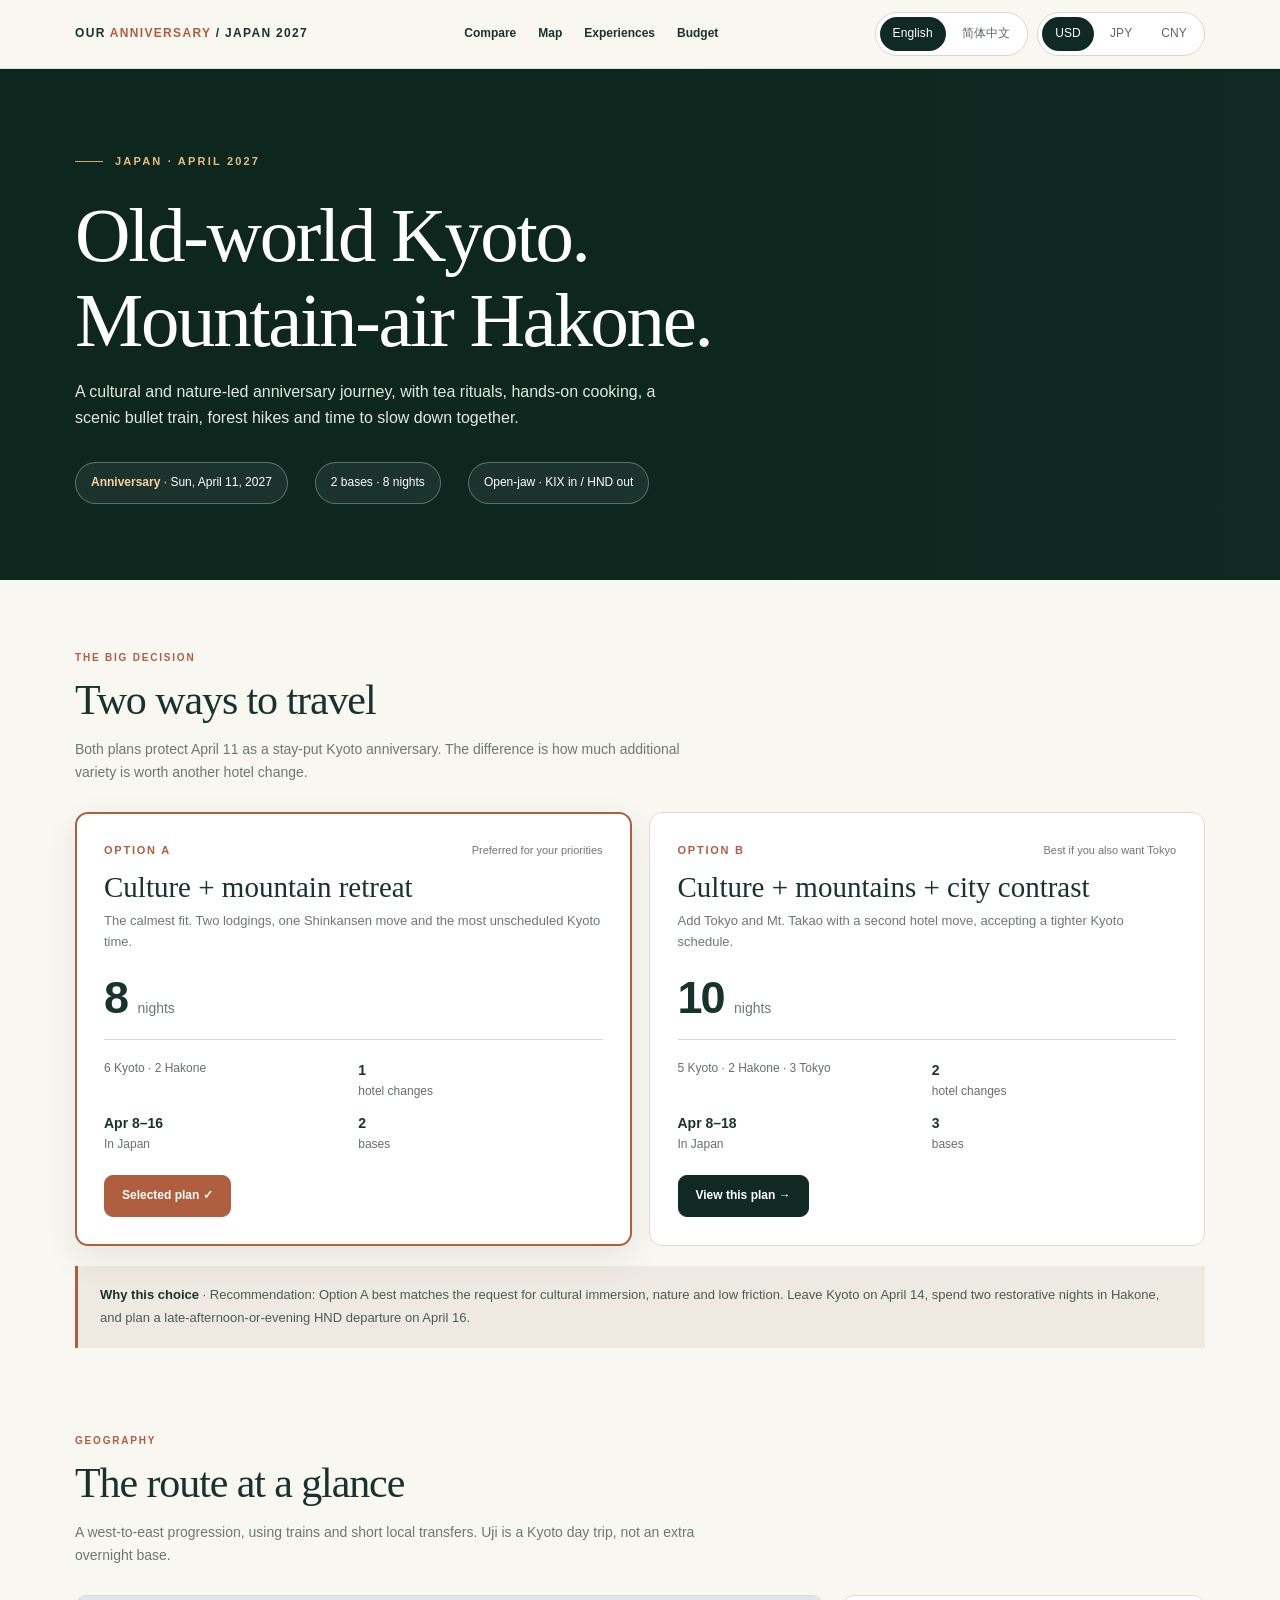
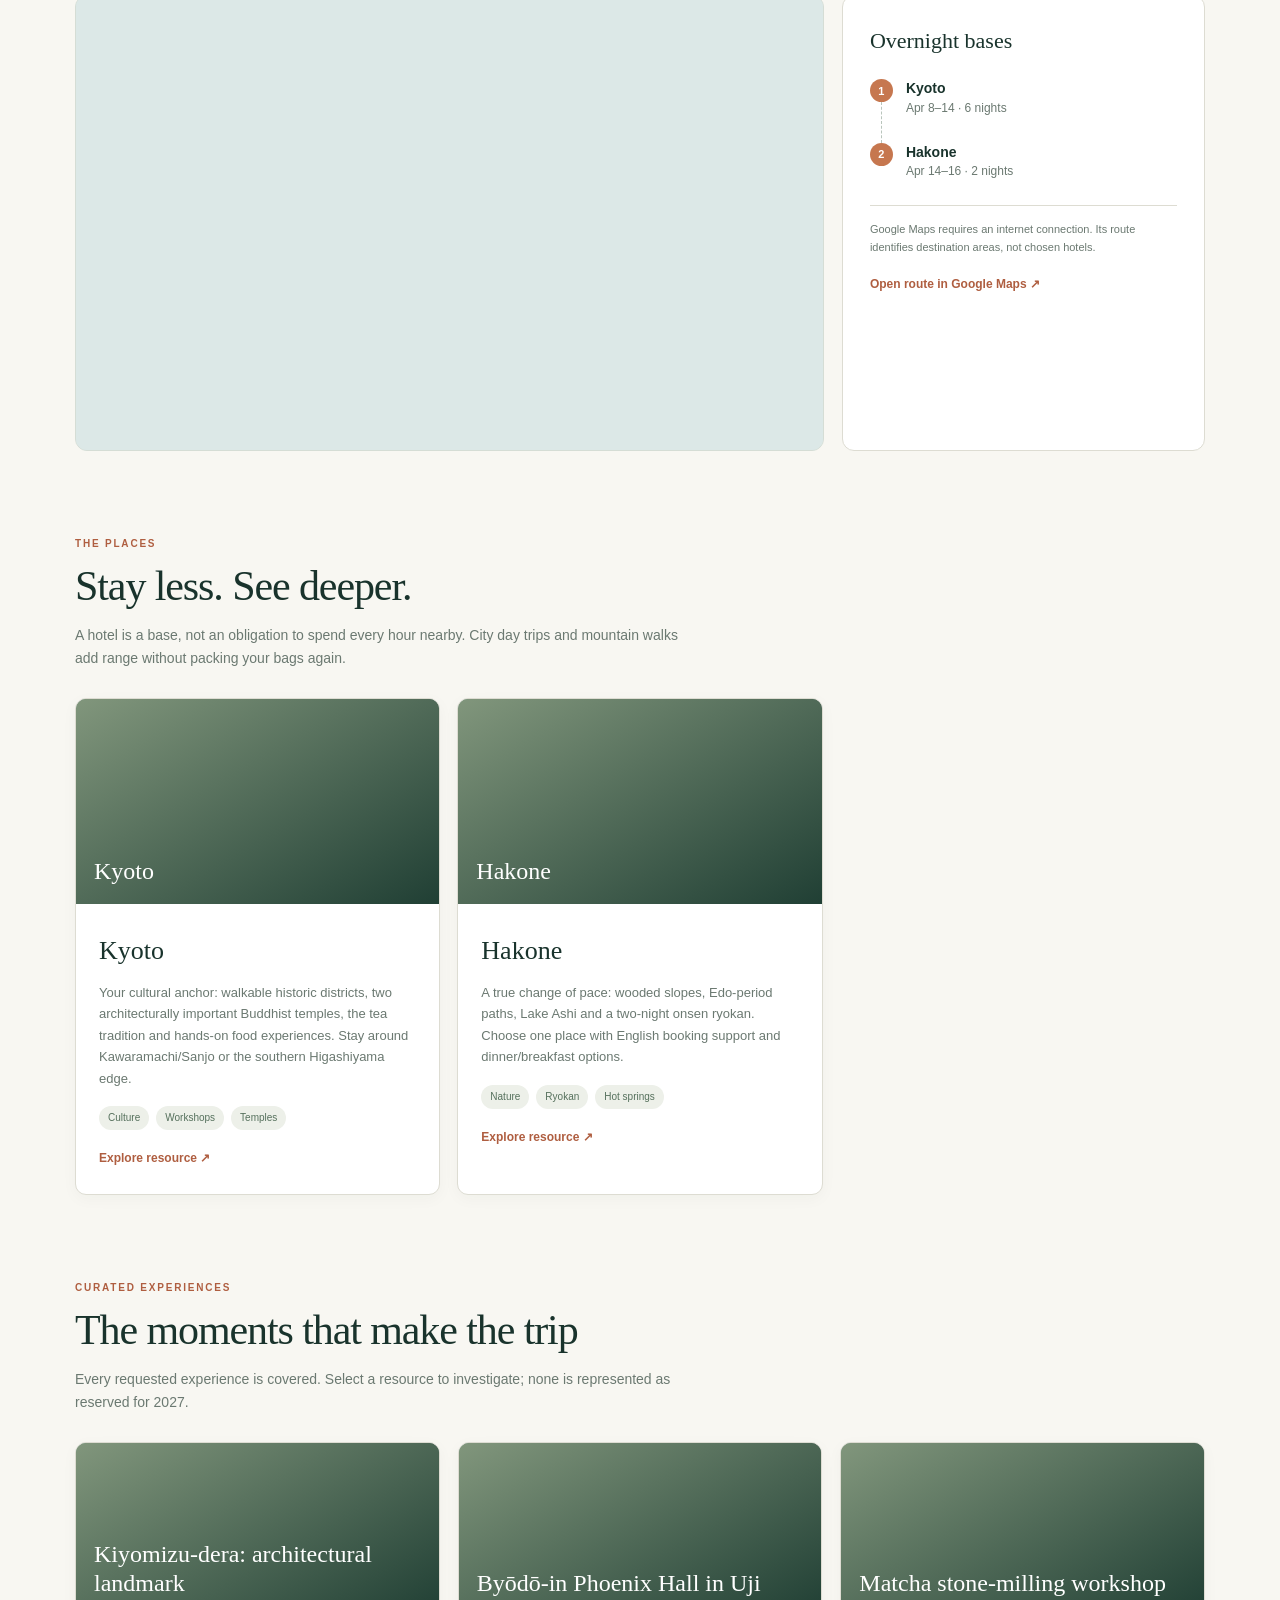
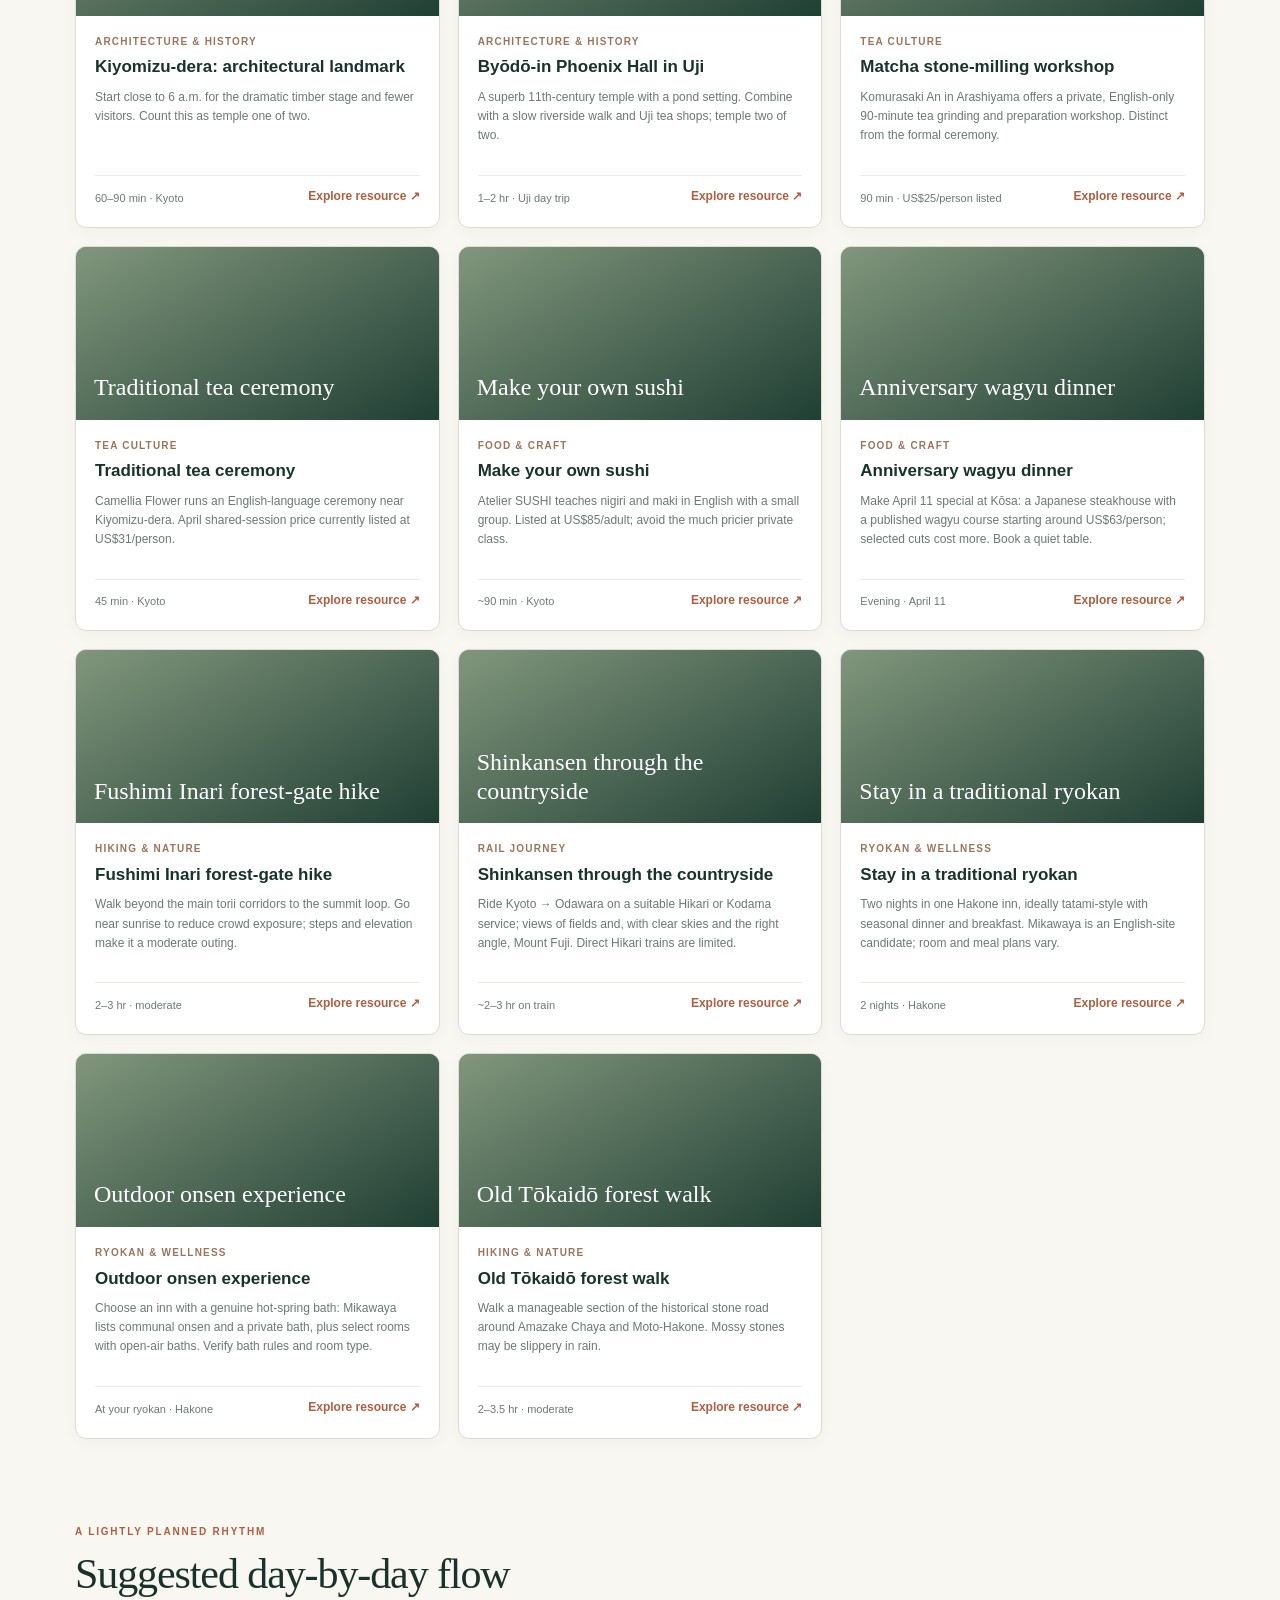
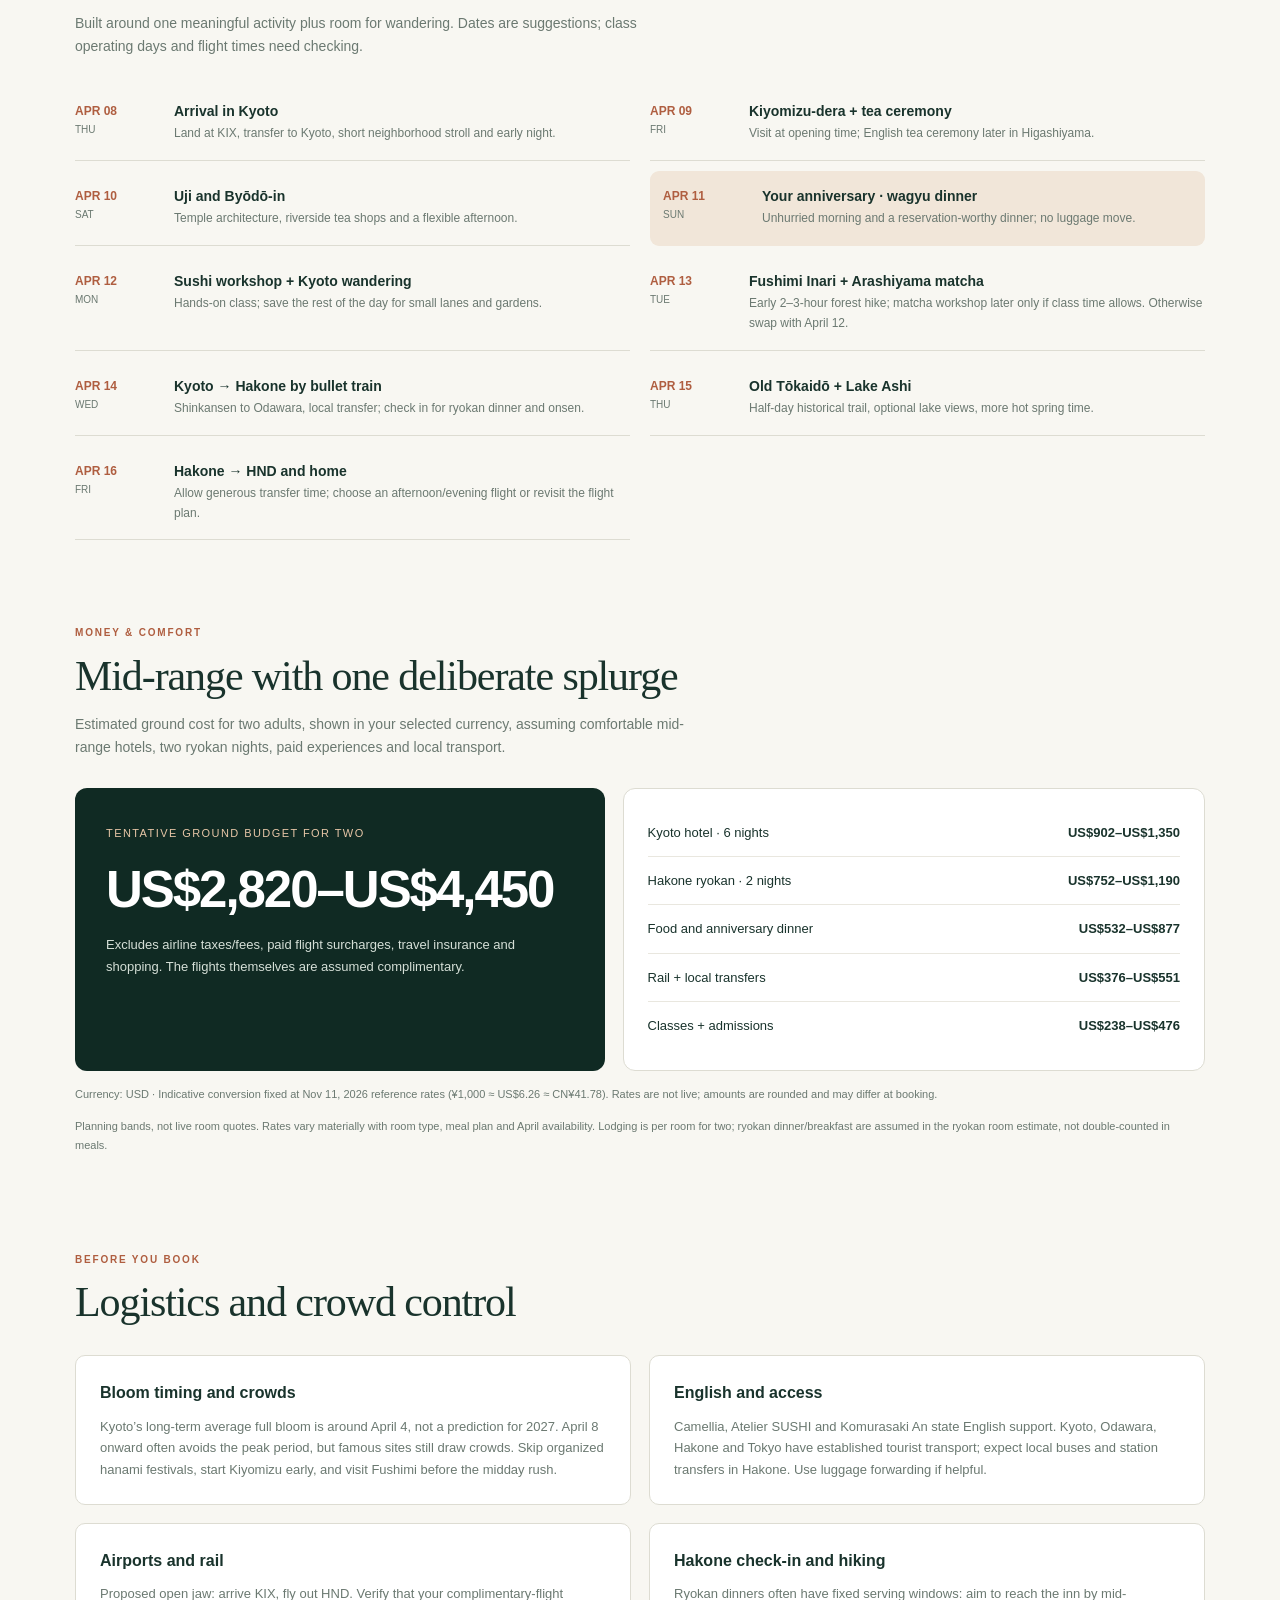
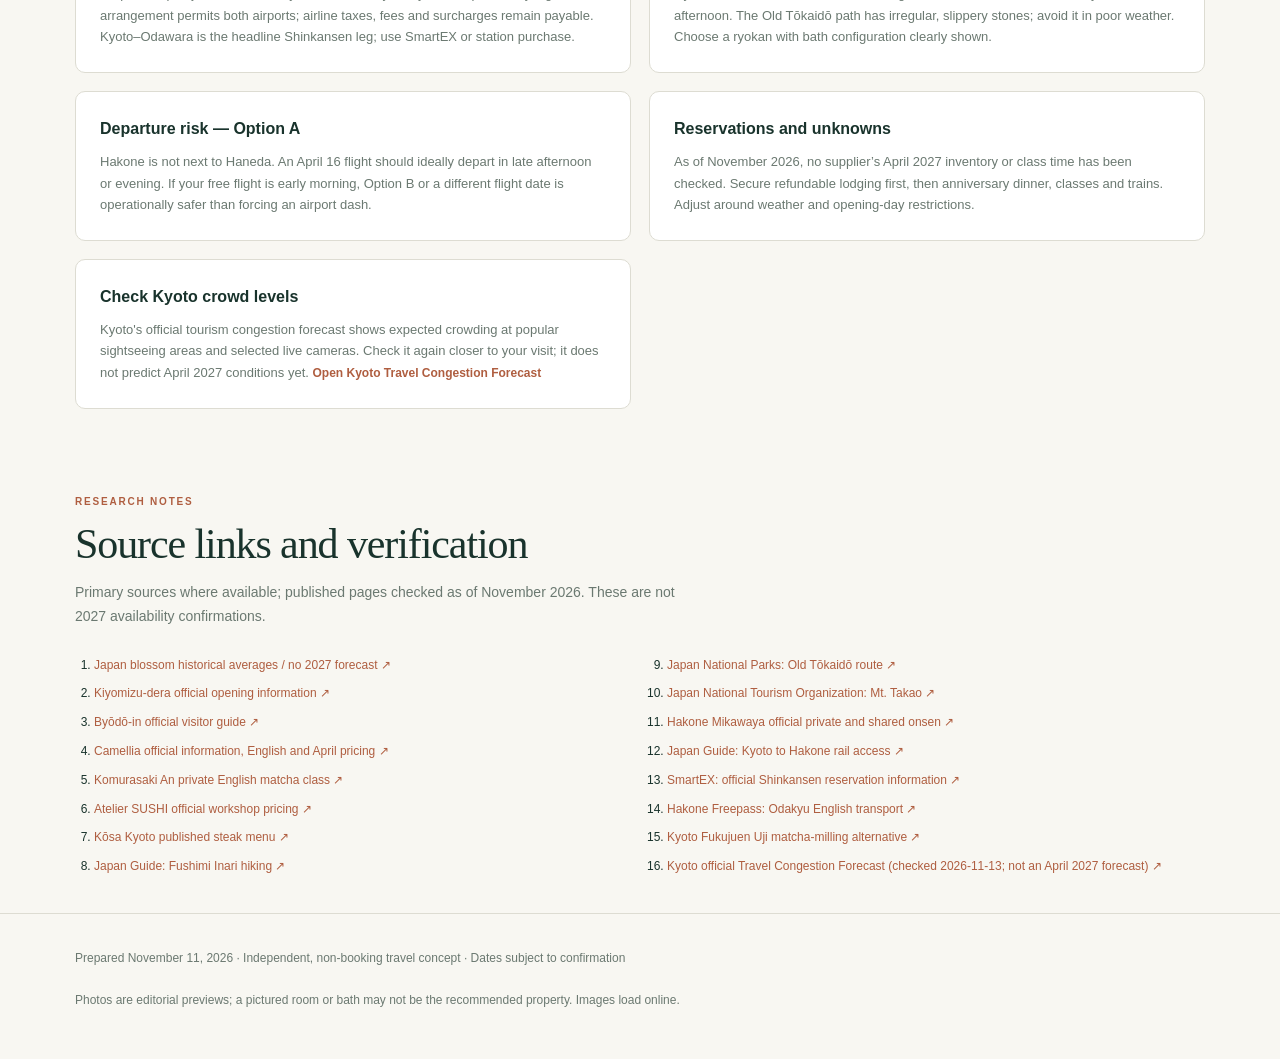
==== commit 9d282b2c: "Add bilingual Kyoto crowd forecast resource" ====
--- a/index.html
+++ b/index.html
@@ -63,8 +63,9 @@
  dayB:[['APR 08','THU','Arrival in Kyoto','KIX → Kyoto, settle in.'],['APR 09','FRI','Kiyomizu-dera + tea ceremony','Early temple visit followed by English-language tea ceremony.'],['APR 10','SAT','Fushimi Inari + Uji','Start the hill walk early; travel down to Byōdō-in in the afternoon.'],['APR 11','SUN','Your anniversary · wagyu dinner','Keep the day gentle and enjoy the celebratory dinner in Kyoto.'],['APR 12','MON','Matcha + sushi classes','Arashiyama tea grinding in the morning; sushi workshop later if schedules align.'],['APR 13','TUE','Bullet train → Hakone','Kyoto → Odawara; ryokan check-in, dinner, onsen.'],['APR 14','WED','Old Tōkaidō + Lake Ashi','Stone-path walk and low-key mountain scenery.'],['APR 15','THU','Hakone → Tokyo','Transfer via Odawara; easy neighborhood evening.'],['APR 16','FRI','Mount Takao hike','A moderate 3–4-hour route, choosing the trail to suit weather.'],['APR 17','SAT','Yanaka and gardens','Local Tokyo character, museum or park time.'],['APR 18','SUN','Depart Tokyo / HND','Direct airport transfer from your final Tokyo base.']],
  budgetA:[['Kyoto hotel · 6 nights','¥144k–¥216k'],['Hakone ryokan · 2 nights','¥120k–¥190k'],['Food and anniversary dinner','¥85k–¥140k'],['Rail + local transfers','¥60k–¥88k'],['Classes + admissions','¥38k–¥76k']],
  budgetB:[['Kyoto hotel · 5 nights','¥120k–¥180k'],['Hakone ryokan · 2 nights','¥120k–¥190k'],['Tokyo hotel · 3 nights','¥75k–¥129k'],['Food and anniversary dinner','¥125k–¥195k'],['Rail + local transfers','¥65k–¥95k'],['Classes + admissions','¥45k–¥75k']],
+ crowdNote:['Check Kyoto crowd levels',"Kyoto's official tourism congestion forecast shows expected crowding at popular sightseeing areas and selected live cameras. Check it again closer to your visit; it does not predict April 2027 conditions yet.",'Open Kyoto Travel Congestion Forecast'],
  notes:[['Bloom timing and crowds','Kyoto’s long-term average full bloom is around April 4, not a prediction for 2027. April 8 onward often avoids the peak period, but famous sites still draw crowds. Skip organized hanami festivals, start Kiyomizu early, and visit Fushimi before the midday rush.'],['English and access','Camellia, Atelier SUSHI and Komurasaki An state English support. Kyoto, Odawara, Hakone and Tokyo have established tourist transport; expect local buses and station transfers in Hakone. Use luggage forwarding if helpful.'],['Airports and rail','Proposed open jaw: arrive KIX, fly out HND. Verify that your complimentary-flight arrangement permits both airports; airline taxes, fees and surcharges remain payable. Kyoto–Odawara is the headline Shinkansen leg; use SmartEX or station purchase.'],['Hakone check-in and hiking','Ryokan dinners often have fixed serving windows: aim to reach the inn by mid-afternoon. The Old Tōkaidō path has irregular, slippery stones; avoid it in poor weather. Choose a ryokan with bath configuration clearly shown.'],['Departure risk — Option A','Hakone is not next to Haneda. An April 16 flight should ideally depart in late afternoon or evening. If your free flight is early morning, Option B or a different flight date is operationally safer than forcing an airport dash.'],['Reservations and unknowns','As of November 2026, no supplier’s April 2027 inventory or class time has been checked. Secure refundable lodging first, then anniversary dinner, classes and trains. Adjust around weather and opening-day restrictions.']],
- sourceNames:['Japan blossom historical averages / no 2027 forecast','Kiyomizu-dera official opening information','Byōdō-in official visitor guide','Camellia official information, English and April pricing','Komurasaki An private English matcha class','Atelier SUSHI official workshop pricing','Kōsa Kyoto published steak menu','Japan Guide: Fushimi Inari hiking','Japan National Parks: Old Tōkaidō route','Japan National Tourism Organization: Mt. Takao','Hakone Mikawaya official private and shared onsen','Japan Guide: Kyoto to Hakone rail access','SmartEX: official Shinkansen reservation information','Hakone Freepass: Odakyu English transport','Kyoto Fukujuen Uji matcha-milling alternative']
+ sourceNames:['Japan blossom historical averages / no 2027 forecast','Kiyomizu-dera official opening information','Byōdō-in official visitor guide','Camellia official information, English and April pricing','Komurasaki An private English matcha class','Atelier SUSHI official workshop pricing','Kōsa Kyoto published steak menu','Japan Guide: Fushimi Inari hiking','Japan National Parks: Old Tōkaidō route','Japan National Tourism Organization: Mt. Takao','Hakone Mikawaya official private and shared onsen','Japan Guide: Kyoto to Hakone rail access','SmartEX: official Shinkansen reservation information','Hakone Freepass: Odakyu English transport','Kyoto Fukujuen Uji matcha-milling alternative','Kyoto official Travel Congestion Forecast (checked 2026-11-13; not an April 2027 forecast)']
  },
  zh:{navCompare:'方案对比',navMap:'地图',navExplore:'体验项目',navBudget:'预算',heroEyebrow:'日本 · 2027年4月',heroTitle:'古都京都。<br>山间箱根。',heroText:'以文化和自然为主的结婚周年旅行：茶道、亲手制作料理、新干线乡间风光、森林徒步，以及两人悠闲相处的时光。',anniversary:'纪念日',annivDate:'2027年4月11日，星期日',flightPill:'异地进出 · 关西机场入 / 羽田机场出',chooseKicker:'核心选择',chooseTitle:'两种旅行方式',chooseIntro:'两个方案都让4月11日留在京都，不换酒店。主要取舍在于是否值得多搬一次行李，换取更多目的地体验。',mapKicker:'路线分布',mapTitle:'路线概览',mapIntro:'自西向东，主要依靠铁路与短程当地交通。宇治是京都当天往返的行程，不增加住宿地点。',routeStops:'住宿基地',mapNote:'谷歌地图需要网络连接。地图路线标示目的地区域，并非已选定酒店的位置。',openFullMap:'在谷歌地图中查看路线 ↗',destKicker:'目的地',destTitle:'少换酒店，深入体验。',destIntro:'酒店只是探索周边的基地。当天往返的小旅行与山间徒步能增加行程丰富度，无须反复收拾行李。',expKicker:'精选体验',expTitle:'旅行中值得珍藏的时刻',expIntro:'已涵盖所有指定体验。点击资料链接查看活动或主办方；并不代表2027年已预订或确认可约。',daysKicker:'宽松的旅行节奏',daysTitle:'建议每日安排',daysIntro:'每天围绕一项重点体验，也留出自由探索的时间。课程营业日期、班次及航班时间仍需核实。',budgetKicker:'舒适度与费用',budgetTitle:'中档舒适，留一笔特别享受',budgetIntro:'两位成人的当地费用估算，以所选货币显示：舒适型酒店、两晚温泉旅馆、付费体验与当地交通。',totalLabel:'两人当地预计总费用',budgetDetail:'不含机票税费、附加费、旅游保险及购物。按国际机票票价本身免费估计。',budgetCaution:'以下是规划区间，不是实时酒店报价。房型、餐食方案和4月空房情况会显著影响价格。住宿按两人一间计算，温泉旅馆已含的早晚餐不重复计入餐饮。',practicalKicker:'预订前必读',practicalTitle:'交通、拥挤程度与实际操作',sourcesKicker:'资料说明',sourcesTitle:'研究来源及核实范围',sourcesIntro:'尽量选用官方资料；截至2026年11月核对公开信息。不代表2027年名额或房态已确认。',footerLeft:'编制于2026年11月11日 · 独立旅行构想，并非预订确认 · 日期需进一步核实',footerRight:'图片仅用于预览；旅馆房间或浴池图片不一定来自推荐的物业。图片需联网加载。',view:'查看此方案',chosen:'当前方案',night:'晚',bases:'住宿地点',move:'次换酒店',recA:'更符合本次旅行需求',recB:'适合希望再体验东京的旅客',resource:'查看详情 ↗',dayTrip:'当天往返',optional:'仅方案B',mapHub:'住宿基地',budgetUnits:'两人合计／日元',photo:'图片预览',routes:'路线',english:'英语友好',further:'更多资料',annDay:'周年纪念日',estimated:'估计',planA:'文化古都＋山间温泉',planB:'文化＋自然＋都市变化',descA:'节奏最悠闲。两处住宿、一次新干线转移，京都拥有更充裕的自由时间。',descB:'增加东京和高尾山徒步，代价是多换一次酒店，京都安排稍紧凑。',recTextA:'建议优先考虑方案A：最符合深入体验日本文化、亲近自然以及减少换酒店的目标。4月14日离开京都，在箱根休息两晚；4月16日离境应优先选择羽田下午晚些时候或晚间的航班。',recTextB:'方案B的优势是增添东京街区、庭园和另一条山地徒步路线。行程更有层次，但京都课程需刻意安排时间，以免太赶。',nightsA:'京都6晚 · 箱根2晚',nightsB:'京都5晚 · 箱根2晚 · 东京3晚',datesA:'4月8—16日',datesB:'4月8—18日',kyotoDesc:'文化核心：历史街区、两座建筑与历史出众的佛寺、茶文化、寿司与抹茶体验。建议住在河原町／三条附近，或东山南侧。',hakoneDesc:'节奏彻底转换：山林、江户时代石路、芦之湖，以及连续两晚的温泉旅馆。优先选择提供英文预订支持和早晚餐的旅馆。',tokyoDesc:'可选的最后一站：传统街区、博物馆、高尾山。住在东京站或品川站附近，方便最后一天前往机场。',kyotoTags:['文化','手作体验','寺庙'],hakoneTags:['自然','日式旅馆','温泉'],tokyoTags:['街区','高尾山','美食'],
  exp1T:'清水寺：壮观的木构建筑',exp1D:'尽量在早上6点开门时到达，欣赏著名的悬空木舞台并减少人群。这是规划中的两座主要寺庙之一。',exp1M:'60—90分钟 · 京都',
@@ -85,14 +86,16 @@
  dayB:[['4月08日','周四','抵达京都','关西机场至京都，安顿休息。'],['4月09日','周五','清水寺＋茶道','清晨参观古寺，随后参加英语茶道。'],['4月10日','周六','伏见稻荷＋宇治','早晨登山，下午前往宇治平等院。'],['4月11日','周日','周年纪念日＋和牛晚餐','享受轻松一天，在京都庆祝晚餐。'],['4月12日','周一','抹茶课＋寿司课','上午岚山石磨抹茶，若课表匹配，下午在京都上寿司课。'],['4月13日','周二','乘新干线前往箱根','京都至小田原；办理旅馆入住、晚餐和泡汤。'],['4月14日','周三','旧东海道＋芦之湖','石路徒步，欣赏低山与湖泊。'],['4月15日','周四','箱根至东京','经小田原换乘，傍晚在街区散步。'],['4月16日','周五','高尾山徒步','选择适合天气与体能的3—4小时路线。'],['4月17日','周六','谷中和庭园','体验日常东京，游览小型博物馆或公园。'],['4月18日','周日','羽田机场离境','从东京最后一处住宿直接去机场。']],
  budgetA:[['京都酒店 · 6晚','¥144k–¥216k'],['箱根温泉旅馆 · 2晚','¥120k–¥190k'],['餐饮及周年晚餐','¥85k–¥140k'],['铁路及当地交通','¥60k–¥88k'],['课程及门票','¥38k–¥76k']],
  budgetB:[['京都酒店 · 5晚','¥120k–¥180k'],['箱根温泉旅馆 · 2晚','¥120k–¥190k'],['东京酒店 · 3晚','¥75k–¥129k'],['餐饮及周年晚餐','¥125k–¥195k'],['铁路及当地交通','¥65k–¥95k'],['课程及门票','¥45k–¥75k']],
+ crowdNote:['查看京都景点拥挤程度','京都官方旅游拥挤预测工具提供热门景点的拥挤程度预测及部分实时摄像画面。临近出行时再查看；目前不能预测 2027 年 4 月的实际人流。','打开京都旅游拥挤预测'],
  notes:[['樱花季与人群','京都历年平均满开日期约为4月4日，并非2027年预测。4月8日之后通常比高峰期更有利于避开人潮，但知名景点仍然繁忙。避开大型赏樱活动，清水寺早去，伏见稻荷在中午人潮前完成。'],['英语与自由行','Camellia、Atelier SUSHI、Komurasaki An 均明确提供英语服务。京都、小田原、箱根及东京都有成熟的旅游交通，但箱根仍需乘巴士与换乘。可考虑行李寄送服务。'],['机场与铁路','建议关西国际机场（KIX）入境、羽田（HND）离境。须核实免费机票规则是否允许异地进出；税费与附加费另付。京都—小田原是主要新干线路段，可使用 SmartEX 或车站购票。'],['箱根入住与徒步','日式旅馆晚餐通常有固定用餐时间，建议下午就抵达。旧东海道有高低不平、湿滑的石块，下雨不建议照走。预订时应核实温泉浴池类型。'],['方案A返程风险','箱根距离羽田并不近。4月16日最好搭乘下午晚些时候或晚间的航班。若免费机票只有早班机，方案B或调整回程日期会更稳妥。'],['预订与未知信息','截至2026年11月，未核实任何供应商2027年4月的空房或课程名额。先订可取消的住宿，再处理周年晚餐、课程与列车；根据天气和营业时间调整。']],
- sourceNames:['日本樱花平均日期／2027年预测尚未发布','清水寺官网参观时间','平等院官网参观指南','Camellia 官网英语服务与4月价格','Komurasaki An 英语私人抹茶课程','Atelier SUSHI 官网价格','京都 Kōsa 餐厅牛排菜单','Japan Guide：伏见稻荷徒步','日本国立公园：旧东海道路线','日本国家旅游局：高尾山','箱根 Mikawaya 官网温泉信息','Japan Guide：京都至箱根交通','SmartEX：新干线官方订票信息','箱根周游券：小田急英文交通资料','宇治福寿园石磨抹茶备选']
+ sourceNames:['日本樱花平均日期／2027年预测尚未发布','清水寺官网参观时间','平等院官网参观指南','Camellia 官网英语服务与4月价格','Komurasaki An 英语私人抹茶课程','Atelier SUSHI 官网价格','京都 Kōsa 餐厅牛排菜单','Japan Guide：伏见稻荷徒步','日本国立公园：旧东海道路线','日本国家旅游局：高尾山','箱根 Mikawaya 官网温泉信息','Japan Guide：京都至箱根交通','SmartEX：新干线官方订票信息','箱根周游券：小田急英文交通资料','宇治福寿园石磨抹茶备选','京都官方旅游拥挤预测（核查日期：2026-11-13；非2027年4月人流预测）']
  }
 };
 const photos={kyoto:'https://kyoto.tokyoevent.net/wp-content/uploads/2025/03/20170302010029_770846394_3077_0.jpg',hakone:'https://cdn2.veltra.com/ptr/20250110055336_55641438_12123_0.jpg?impolicy=custom&imwidth=1000',tokyo:'https://images.trvl-media.com/place/6180785/e8c27cc5-4c83-4744-ac5a-2a35571bfe47.jpg',temple:'https://kyoto.tokyoevent.net/wp-content/uploads/2025/03/20170302010029_770846394_3077_0.jpg',byodoin:'https://cdn-ak.f.st-hatena.com/images/fotolife/t/toonii/20260201/20260201111622.jpg',matcha:'https://ochanokyoto.jp/img_data/EN30.jpg',tea:'https://www.pelago.com/img/products/JP-Japan/stunning-private-tea-ceremony-camellia-garden-teahouse/07d35c76-817f-4157-9daa-0bf37bfa5294_stunning-private-tea-ceremony-camellia-garden-teahouse-medium.webp',sushi:'https://rimage.gnst.jp/livejapan.com/public/article/detail/a/20/00/a2000827/img/en/a2000827_parts_6553d2a5ac85e.jpg?20231115044356=&q=80',wagyu:'https://tblg.k-img.com/restaurant/images/Rvw/236872/640x640_rect_7dce57ceb691ff53f119d7dbc4c140c7.jpg',fushimi:'https://fushimiinarihike.com/assets/img/fushimi-inari-shrine-orange-torii-gates-hiking-trail-kyoto.webp',train:'https://media.timeout.com/images/105939683/1920/1440/image.jpg',ryokan:'https://aeoncompass.blob.core.windows.net/hotel/images/1424001791/00944213.jpg',onsen:'https://sugoii-japan.com/wp-content/uploads/2020/02/Japanese-Traditional-Inn-6-Yutorelo-an-1-768x512.jpg',tokaido:'https://dashboard.japantravel.com/photo/67399-224105/1440x960!/kanagawa-old-tokaido-road-hike-part-1-224105.webp',takao:'https://static.gltjp.com/glt/data/article/21000/20794/20240926_162431_1d263940_w1920.webp'};
 const dest=[{id:'kyoto',names:{en:'Kyoto',zh:'京都'},link:'https://kyoto.travel/en/'},{id:'hakone',names:{en:'Hakone',zh:'箱根'},link:'https://www.hakone.or.jp/en/'},{id:'tokyo',names:{en:'Tokyo',zh:'东京'},link:'https://www.gotokyo.org/en/'}];
 const exps=[{id:1,cat:'expCatTemple',photo:'temple',link:'https://www.kiyomizudera.or.jp/en/location/'},{id:2,cat:'expCatTemple',photo:'byodoin',link:'https://www.byodoin.or.jp/en/guide/'},{id:3,cat:'expCatTea',photo:'matcha',link:'https://tea-komurasaki.com/'},{id:4,cat:'expCatTea',photo:'tea',link:'https://tea-kyoto.com/flower-general-information'},{id:5,cat:'expCatFood',photo:'sushi',link:'https://www.atelierthe99sushi.com/reservation'},{id:6,cat:'expCatFood',photo:'wagyu',link:'https://www.kosakyoto.com/'},{id:7,cat:'expCatNature',photo:'fushimi',link:'https://www.japan-guide.com/e/e3915.html'},{id:8,cat:'expCatRail',photo:'train',link:'https://smart-ex.jp/en/'},{id:9,cat:'expCatRest',photo:'ryokan',link:'https://www.hakonekowakien-mikawaya.jp/en/ro_hon.html'},{id:10,cat:'expCatRest',photo:'onsen',link:'https://www.hakonekowakien-mikawaya.jp/en/hotspring.html'},{id:11,cat:'expCatNature',photo:'tokaido',link:'https://www.japan.travel/national-parks/parks/fuji-hakone-izu/see-and-do/hakone-highlights-ashinoko-boat-cruise-and-historical-walk/'},{id:12,cat:'expCatNature',photo:'takao',link:'https://www.japan.travel/en/sports/hiking/courses/mt-takao/',bOnly:true},{id:13,cat:'expCatCity',photo:'tokyo',link:'https://www.gotokyo.org/en/destinations/northern-tokyo/yanaka-and-nezu/index.html',bOnly:true}];
-const sourceURLs=['https://whenjapan.com/en/guides/japan-sakura-2027-forecast-hotels','https://www.kiyomizudera.or.jp/en/location/','https://www.byodoin.or.jp/en/guide/','https://tea-kyoto.com/flower-general-information','https://tea-komurasaki.com/','https://www.atelierthe99sushi.com/reservation','https://www.kosakyoto.com/','https://www.japan-guide.com/e/e3915.html','https://www.japan.travel/national-parks/parks/fuji-hakone-izu/see-and-do/hakone-highlights-ashinoko-boat-cruise-and-historical-walk/','https://www.japan.travel/en/sports/hiking/courses/mt-takao/','https://www.hakonekowakien-mikawaya.jp/en/hotspring.html','https://www.japan-guide.com/e/e5206.html?aFROM=2158_5200','https://smart-ex.jp/en/','https://www.odakyu.jp/english/transport/riding/howto/','https://experience.fukujuen.com/en/modelcourse/ujikoubou-stone-mill/'];
+const crowdForecastURL='https://global.kyoto.travel/en/comfort/';
+const sourceURLs=['https://whenjapan.com/en/guides/japan-sakura-2027-forecast-hotels','https://www.kiyomizudera.or.jp/en/location/','https://www.byodoin.or.jp/en/guide/','https://tea-kyoto.com/flower-general-information','https://tea-komurasaki.com/','https://www.atelierthe99sushi.com/reservation','https://www.kosakyoto.com/','https://www.japan-guide.com/e/e3915.html','https://www.japan.travel/national-parks/parks/fuji-hakone-izu/see-and-do/hakone-highlights-ashinoko-boat-cruise-and-historical-walk/','https://www.japan.travel/en/sports/hiking/courses/mt-takao/','https://www.hakonekowakien-mikawaya.jp/en/hotspring.html','https://www.japan-guide.com/e/e5206.html?aFROM=2158_5200','https://smart-ex.jp/en/','https://www.odakyu.jp/english/transport/riding/howto/','https://experience.fukujuen.com/en/modelcourse/ujikoubou-stone-mill/',crowdForecastURL];
 let opt='A',lang='en',currency='USD';
 // Reference FX rates captured 2026-11-11 (America/Los_Angeles); not a live feed.
 // 1,000 JPY = 6.26321 USD or 41.7759 CNY. JPY estimates remain the source of truth.
@@ -115,7 +118,10 @@
 const destIds=opt==='A'?dest.slice(0,2):dest;document.getElementById('destGrid').innerHTML=destIds.map(d=>`<article class="destination-card">${picture(photos[d.id],d.names[lang])}<div class="destination-body"><h3>${esc(d.names[lang])}</h3><p>${esc(t[d.id+'Desc'])}</p><div class="tags">${t[d.id+'Tags'].map(x=>`<span class="tag">${esc(x)}</span>`).join('')}</div><a class="resource" href="${d.link}" target="_blank" rel="noopener noreferrer">${esc(t.resource)}</a></div></article>`).join('');
 document.getElementById('experienceGrid').innerHTML=exps.filter(e=>opt==='B'||!e.bOnly).map(e=>`<article class="experience-card">${picture(photos[e.photo],t['exp'+e.id+'T'])}<div class="body"><div class="smallcat">${t[e.cat]}</div><h3>${esc(t['exp'+e.id+'T'])}</h3><p>${esc(inlinePrices(t['exp'+e.id+'D']))}</p><div class="foot"><span class="duration">${esc(inlinePrices(t['exp'+e.id+'M']))}</span><a class="resource" href="${e.link}" target="_blank" rel="noopener noreferrer" aria-label="${esc(t['exp'+e.id+'T'])}: ${esc(t.resource)}">${esc(t.resource)}</a></div></div></article>`).join('');
 document.getElementById('daysGrid').innerHTML=t['day'+opt].map((a,i)=>`<article class="day ${a[0].includes('11')?'anniv':''}"><div class="date">${esc(a[0])}<small>${esc(a[1])}</small></div><div><h3>${esc(a[2])}</h3><p>${esc(a[3])}</p></div></article>`).join('');
-document.getElementById('budgetTotal').textContent=rangePrice(COSTS[opt].total);document.getElementById('budgetBreakdown').innerHTML=t['budget'+opt].map((x,i)=>`<div class="budget-line"><span>${esc(x[0])}</span><strong>${esc(rangePrice(COSTS[opt].lines[i]))}</strong></div>`).join('');document.getElementById('fxNote').textContent=fxCaption();document.getElementById('logisticsGrid').innerHTML=t.notes.map(x=>`<article class="note"><h3>${esc(x[0])}</h3><p>${esc(x[1])}</p></article>`).join('');document.getElementById('sourceList').innerHTML=t.sourceNames.map((x,i)=>`<li><a target="_blank" rel="noopener noreferrer" href="${sourceURLs[i]}">${esc(x)} ↗</a></li>`).join('');
+document.getElementById('budgetTotal').textContent=rangePrice(COSTS[opt].total);document.getElementById('budgetBreakdown').innerHTML=t['budget'+opt].map((x,i)=>`<div class="budget-line"><span>${esc(x[0])}</span><strong>${esc(rangePrice(COSTS[opt].lines[i]))}</strong></div>`).join('');document.getElementById('fxNote').textContent=fxCaption();document.getElementById('logisticsGrid').innerHTML=[...t.notes,t.crowdNote].map(x=>`<article class="note"><h3>${esc(x[0])}</h3><p>${esc(x[1])}</p></article>`).join('');const crowdLink=document.createElement('a');
+crowdLink.className='resource';crowdLink.href=crowdForecastURL;crowdLink.target='_blank';crowdLink.rel='noopener noreferrer';crowdLink.textContent=t.crowdNote[2];
+document.querySelector('#logisticsGrid .note:last-child p').append(' ',crowdLink);
+document.getElementById('sourceList').innerHTML=t.sourceNames.map((x,i)=>`<li><a target="_blank" rel="noopener noreferrer" href="${sourceURLs[i]}">${esc(x)} ↗</a></li>`).join('');
 const stops=opt==='A'?[[lang==='en'?'Kyoto':'京都',lang==='en'?'Apr 8–14 · 6 nights':'4月8—14日 · 6晚'],[lang==='en'?'Hakone':'箱根',lang==='en'?'Apr 14–16 · 2 nights':'4月14—16日 · 2晚']]:[[lang==='en'?'Kyoto':'京都',lang==='en'?'Apr 8–13 · 5 nights':'4月8—13日 · 5晚'],[lang==='en'?'Hakone':'箱根',lang==='en'?'Apr 13–15 · 2 nights':'4月13—15日 · 2晚'],[lang==='en'?'Tokyo':'东京',lang==='en'?'Apr 15–18 · 3 nights':'4月15—18日 · 3晚']];
 document.getElementById('routeStopsList').innerHTML=stops.map((s,i)=>`<div class="route"><div class="route-n">${i+1}</div><div><h4>${esc(s[0])}</h4><small>${esc(s[1])}</small></div></div>`).join('');drawMap();document.getElementById('externalRoute').href=opt==='A'?'https://www.google.com/maps/dir/Kansai+International+Airport/Kyoto/Hakone/Haneda+Airport/':'https://www.google.com/maps/dir/Kansai+International+Airport/Kyoto/Hakone/Tokyo/Haneda+Airport/';}
 function choosePlan(value){opt=value;update();}
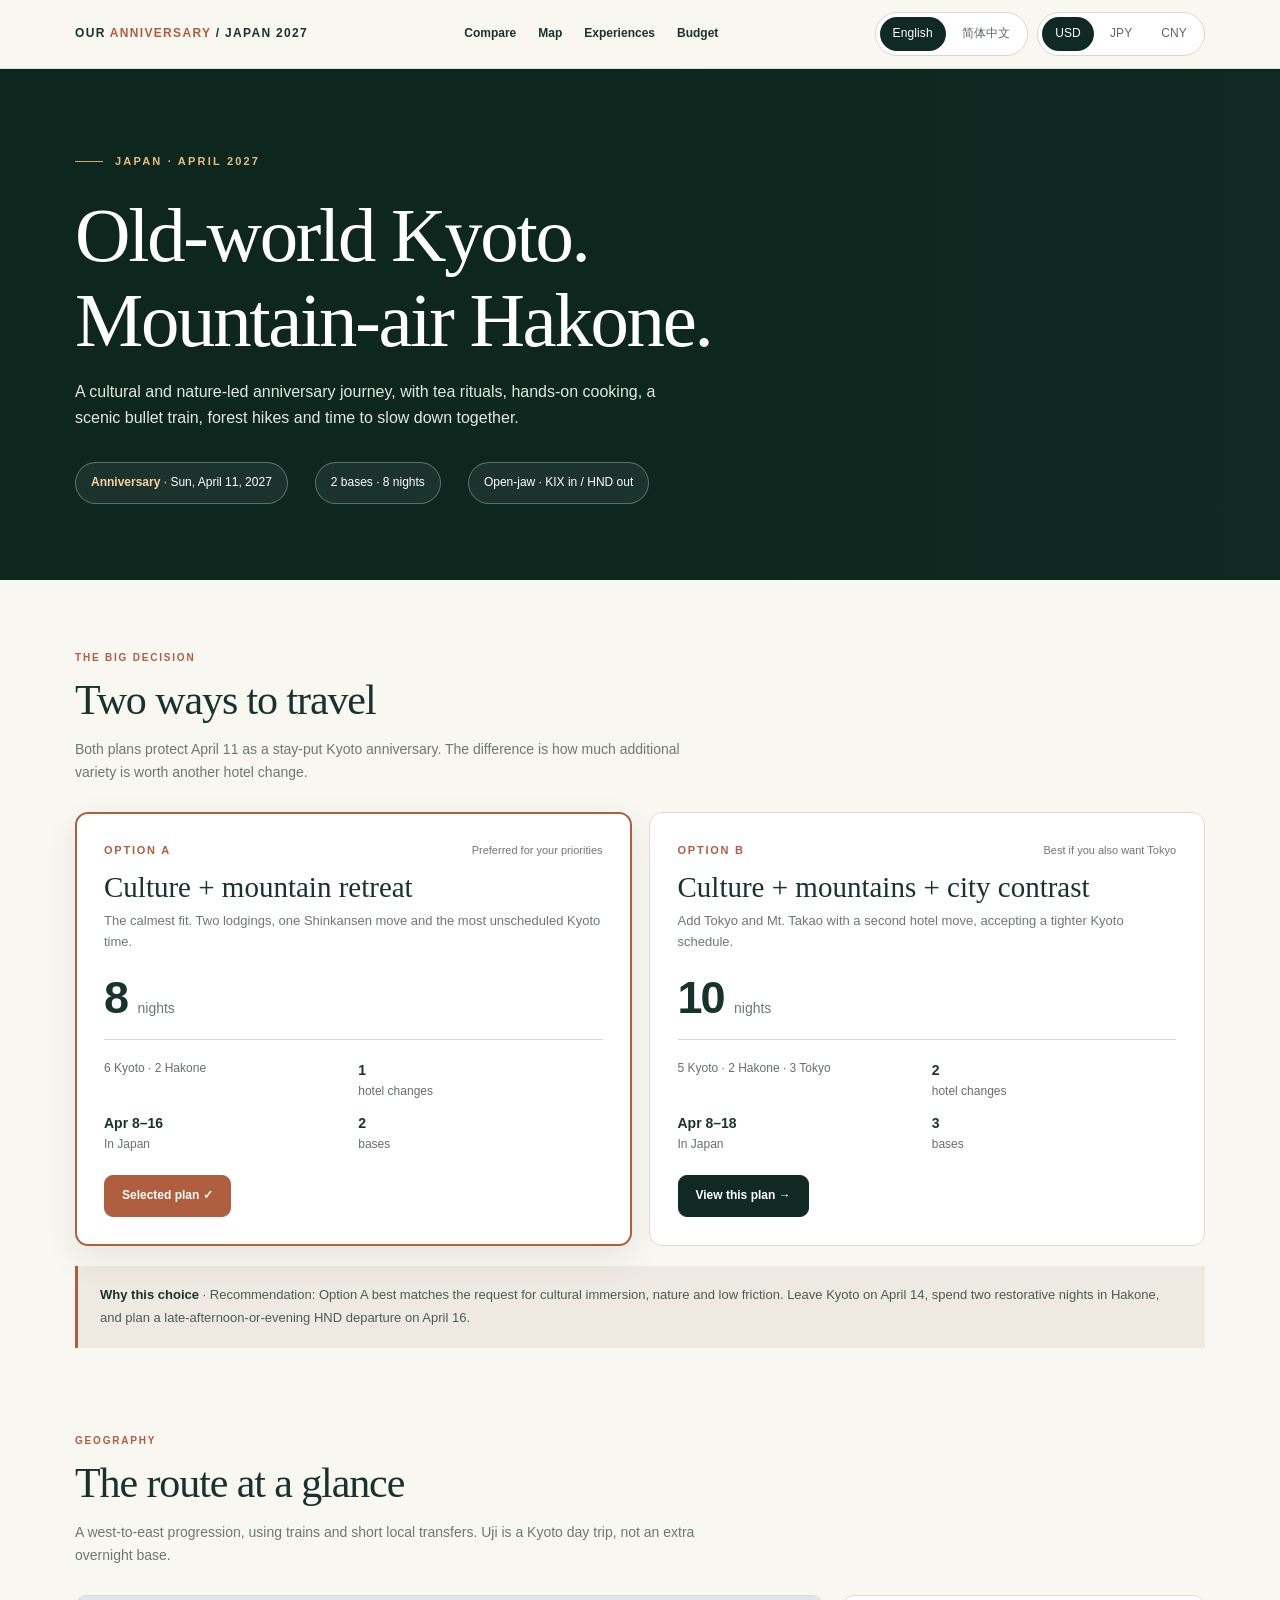
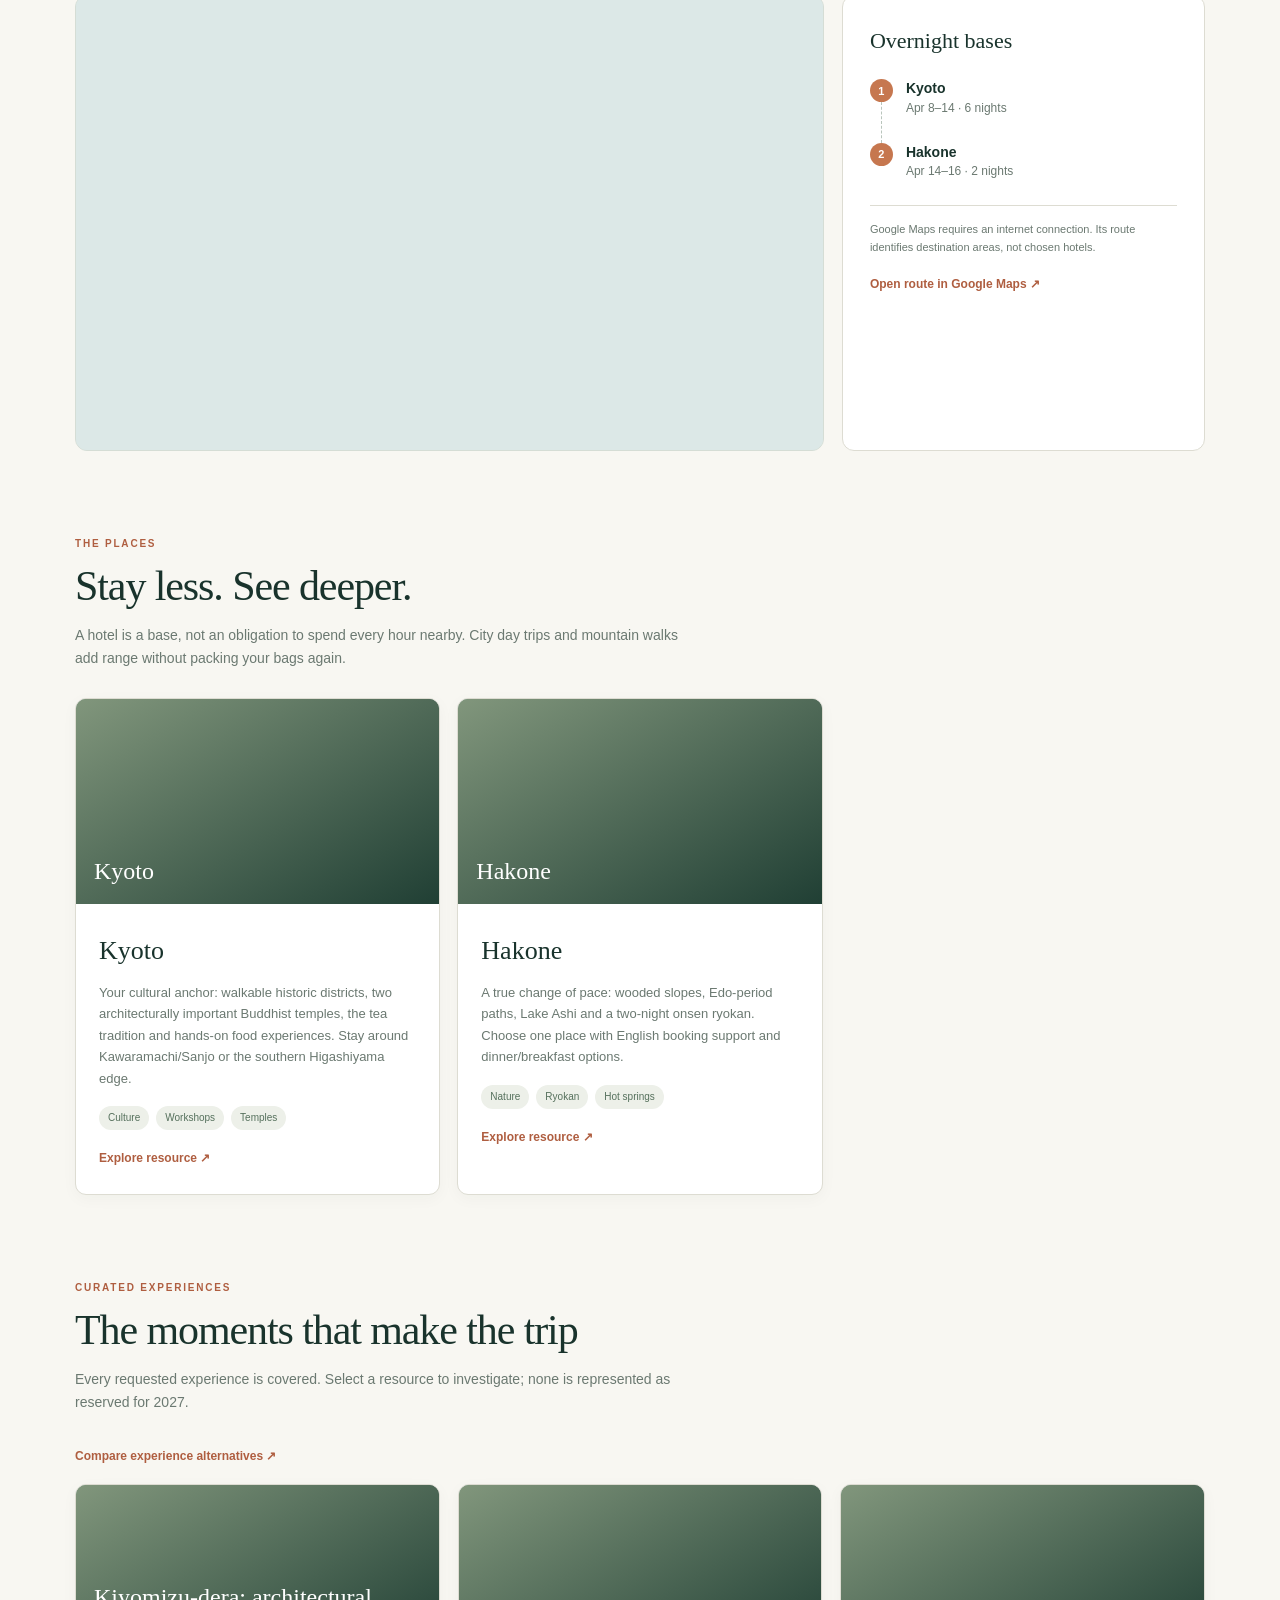
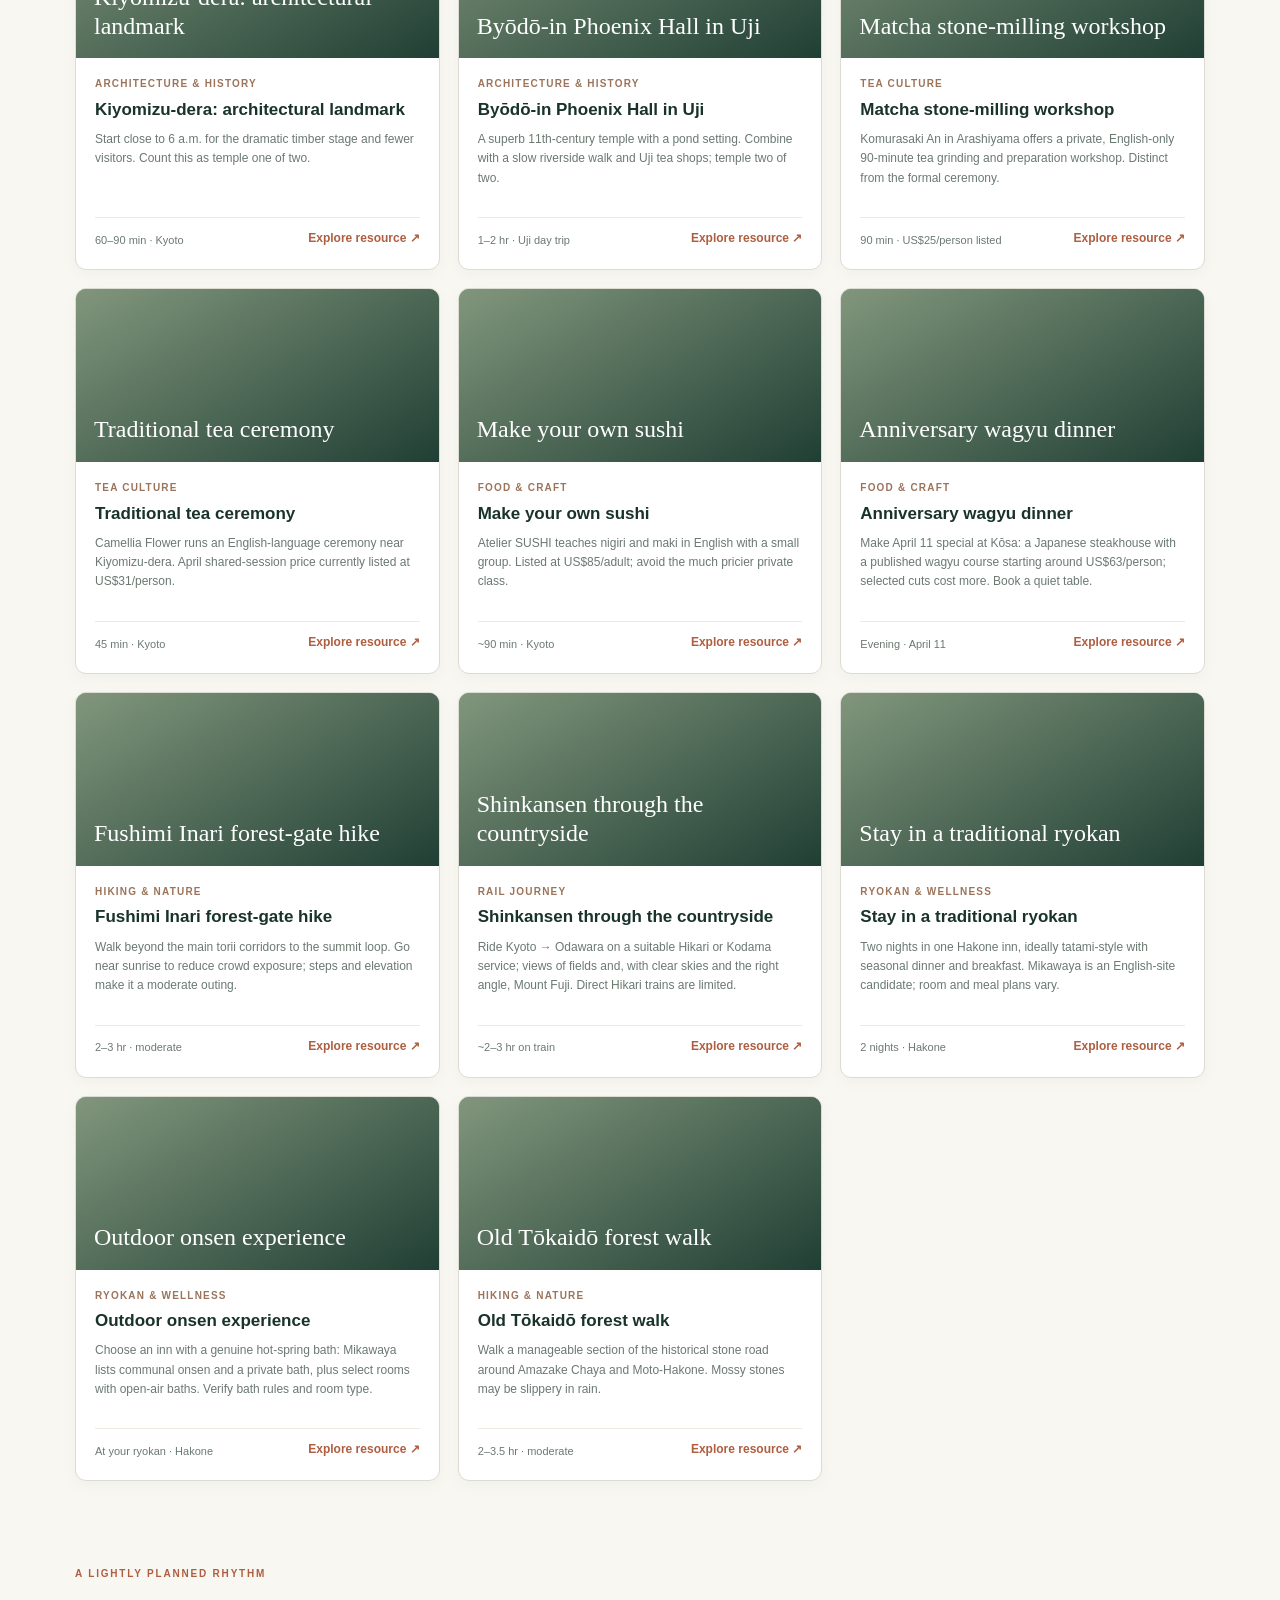
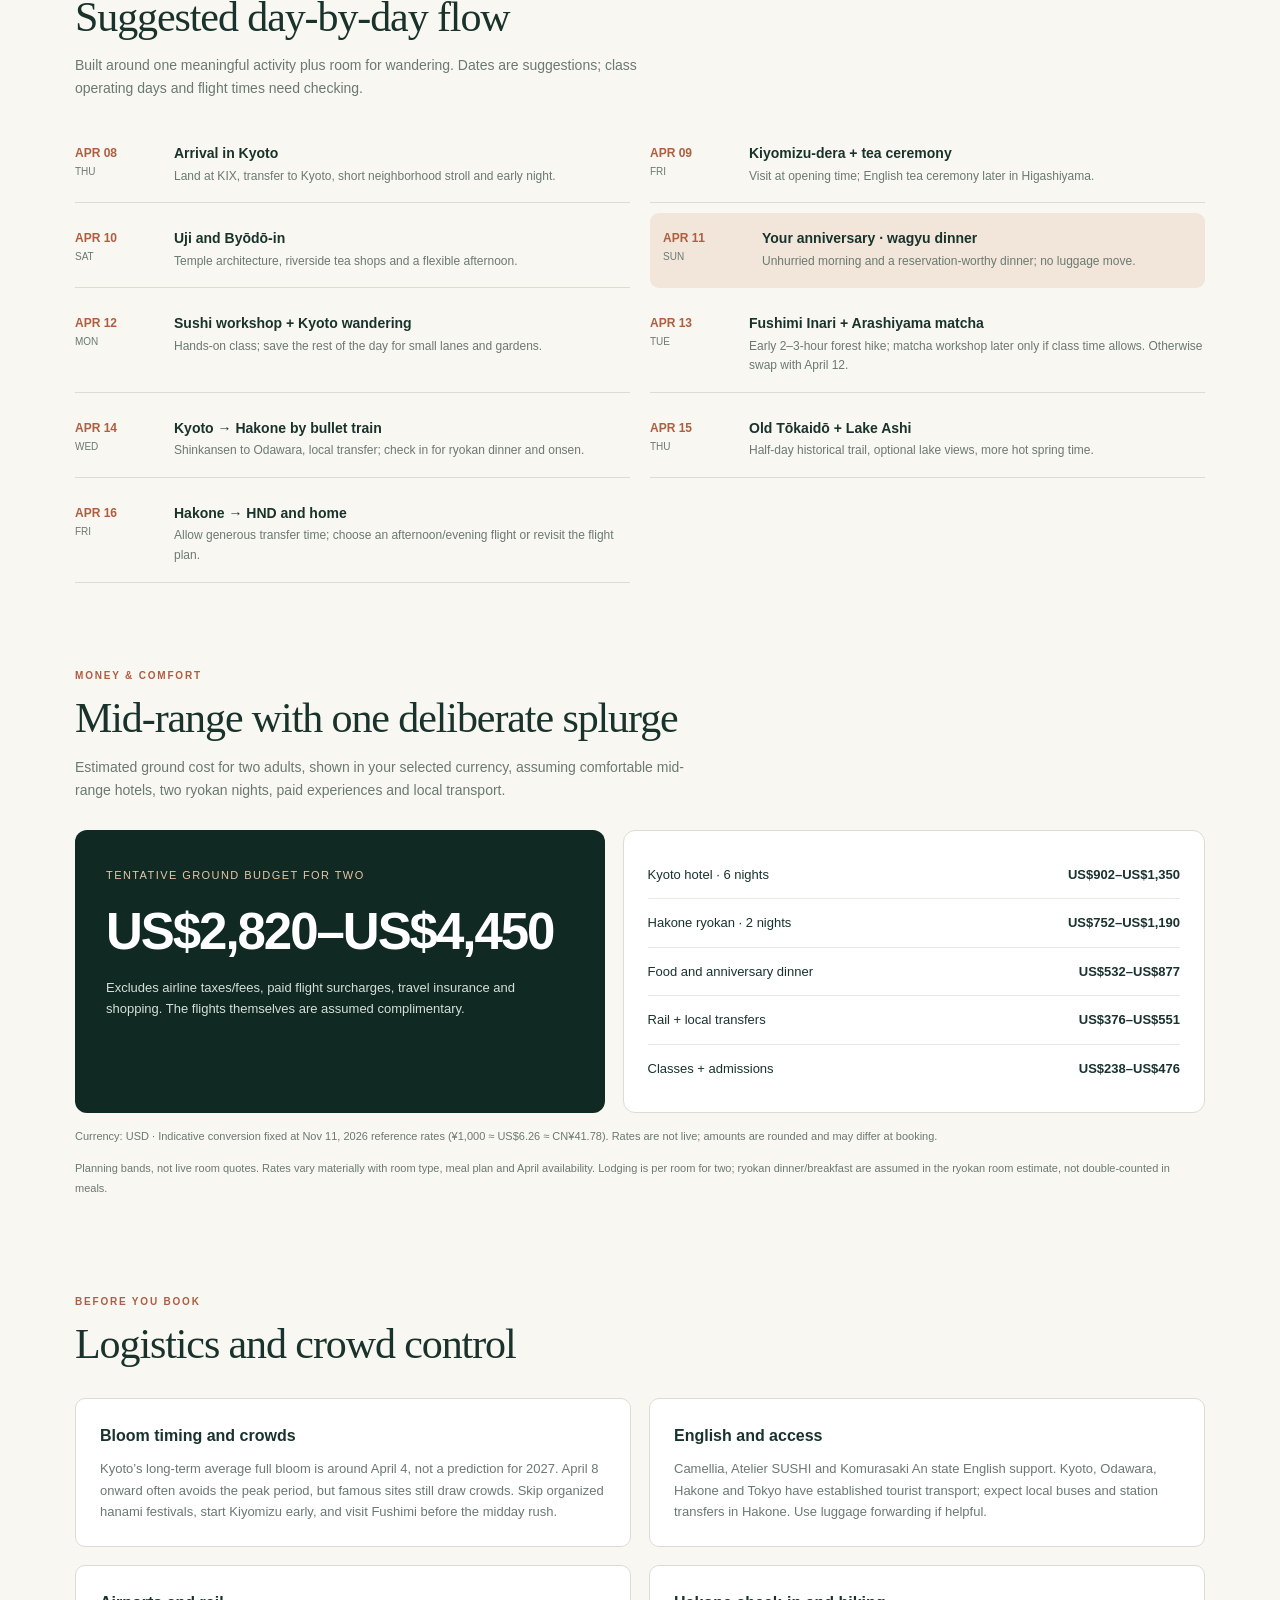
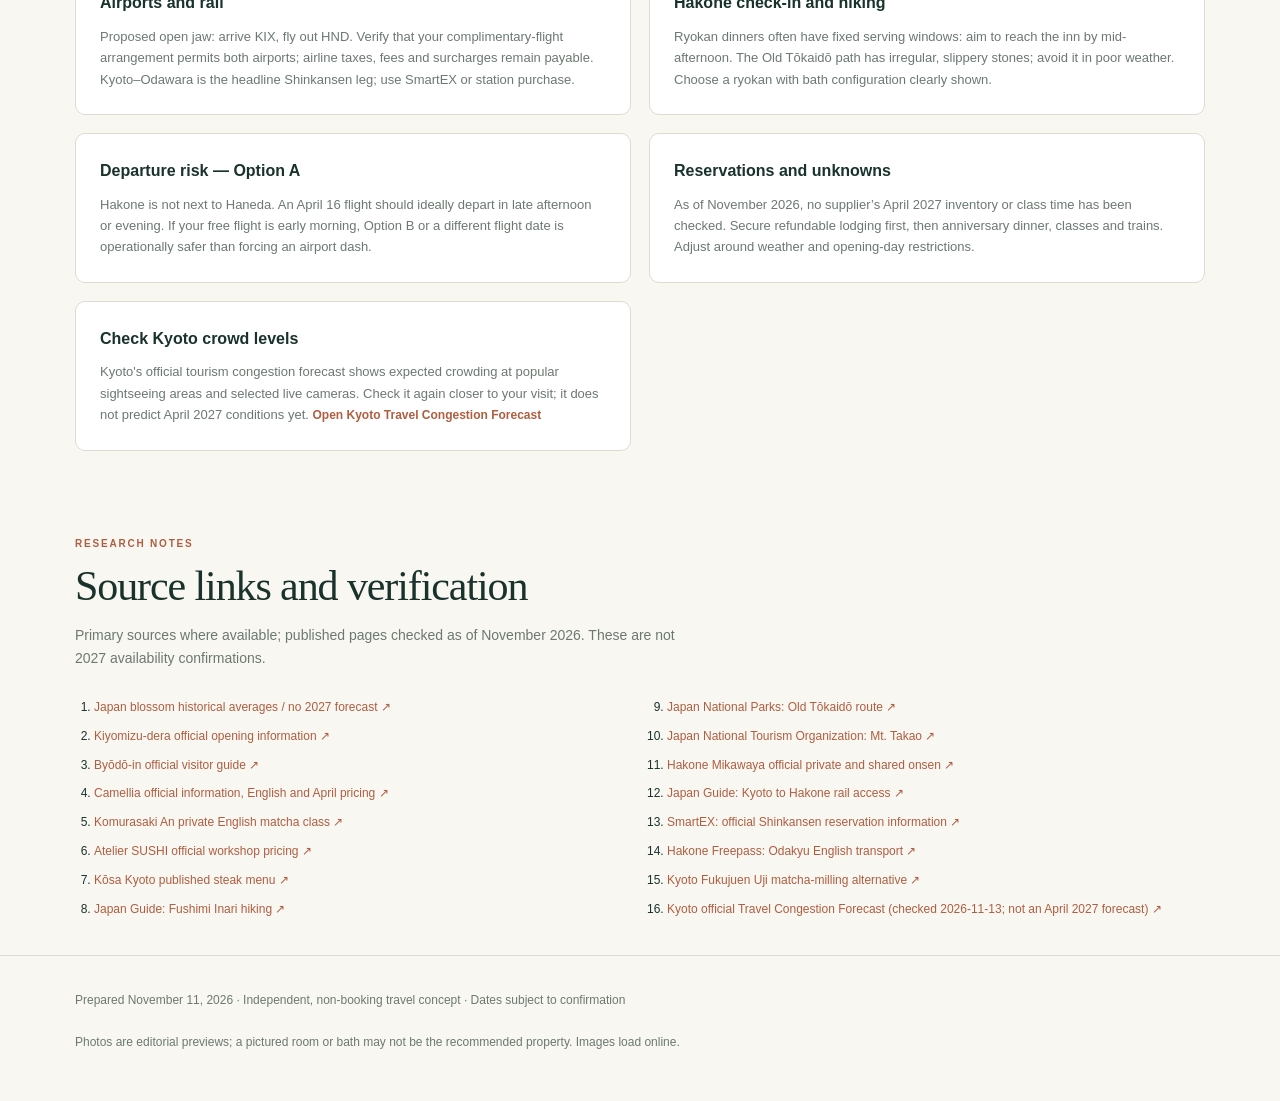
==== commit 05cca233: "Add bilingual experience comparison and configurable Google Form embed" ====
--- a/index.html
+++ b/index.html
@@ -34,7 +34,7 @@
 <section class="section wrap" id="routes"><div class="section-header"><div><p class="kicker" data-t="chooseKicker">THE BIG DECISION</p><h2 data-t="chooseTitle">Two ways to travel</h2><p class="section-sub" data-t="chooseIntro">Both plans protect April 11 as a stay-put Kyoto anniversary. The difference is how much additional variety is worth another hotel change.</p></div></div><div class="compare-grid" id="compareGrid"></div><div class="insight" id="recommendation"></div></section>
 <section class="section wrap map-section" id="map-section"><div class="section-header"><div><p class="kicker" data-t="mapKicker">GEOGRAPHY</p><h2 data-t="mapTitle">The route at a glance</h2><p class="section-sub" data-t="mapIntro">A west-to-east progression, using trains and short local transfers. Uji is a Kyoto day trip, not an extra overnight base.</p></div></div><div class="map-layout"><div class="map-primary"><div class="map-frame"><div id="google-pane" class="google-pane"><iframe id="google-embed" title="Map of Kyoto, Hakone and optional Tokyo" loading="lazy" allowfullscreen referrerpolicy="strict-origin-when-cross-origin"></iframe></div></div></div><aside class="map-legend"><h3 data-t="routeStops">Overnight bases</h3><div class="route-wrap" id="routeStopsList"></div><div class="key-line" data-t="mapNote">Interactive map loads when connected to the internet. Pins indicate approximate city/area centers, not chosen hotels.</div><div style="margin-top:14px"><a id="externalRoute" href="https://www.google.com/maps/dir/Kansai+International+Airport/Kyoto/Hakone/Haneda+Airport/" target="_blank" rel="noopener noreferrer" class="resource" data-t="openFullMap">Open route in Google Maps ↗</a></div></aside></div></section>
 <section class="section wrap" id="destinations"><div class="section-header"><div><p class="kicker" data-t="destKicker">THE PLACES</p><h2 data-t="destTitle">Stay less. See deeper.</h2><p class="section-sub" data-t="destIntro">A hotel is a base, not an obligation to spend every hour nearby. City day trips and mountain walks add range without packing your bags again.</p></div></div><div class="destination-grid" id="destGrid"></div></section>
-<section class="section wrap" id="experiences"><div class="section-header"><div><p class="kicker" data-t="expKicker">CURATED EXPERIENCES</p><h2 data-t="expTitle">The moments that make the trip</h2><p class="section-sub" data-t="expIntro">Every requested experience is covered. Click a card's resource to investigate the activity or provider; none is represented as reserved for 2027.</p></div></div><div class="experience-grid" id="experienceGrid"></div></section>
+<section class="section wrap" id="experiences"><div class="section-header"><div><p class="kicker" data-t="expKicker">CURATED EXPERIENCES</p><h2 data-t="expTitle">The moments that make the trip</h2><p class="section-sub" data-t="expIntro">Every requested experience is covered. Click a card's resource to investigate the activity or provider; none is represented as reserved for 2027.</p></div></div><p><a class="resource" href="experiences.html" data-t="navExperiencesCompare">Compare experience alternatives / 体验比较 ↗</a></p><div class="experience-grid" id="experienceGrid"></div></section>
 <section class="section wrap" id="schedule"><div class="section-header"><div><p class="kicker" data-t="daysKicker">A LIGHTLY PLANNED RHYTHM</p><h2 data-t="daysTitle">Suggested day-by-day flow</h2><p class="section-sub" data-t="daysIntro">Built around one meaningful activity plus room for wandering. Dates are suggestions; class operating days and flight times need checking.</p></div></div><div class="itinerary-list" id="daysGrid"></div></section>
 <section class="section wrap" id="budget"><div class="section-header"><div><p class="kicker" data-t="budgetKicker">MONEY & COMFORT</p><h2 data-t="budgetTitle">Mid-range with one deliberate splurge</h2><p class="section-sub" data-t="budgetIntro">Estimated cost for two adults, in Japanese yen, assuming comfortable mid-range hotels, two ryokan nights, paid experiences and local transport.</p></div></div><div class="budget-grid"><div class="budget-main"><small data-t="totalLabel">TENTATIVE GROUND BUDGET FOR TWO</small><div class="number" id="budgetTotal" aria-live="polite">US$2,820–US$4,450</div><p data-t="budgetDetail">Excludes airline taxes/fees, paid flight surcharges, travel insurance and shopping. The flights themselves are assumed complimentary.</p></div><div class="budget-table" id="budgetBreakdown"></div></div><p class="fine fx-note" id="fxNote" aria-live="polite"></p><p class="fine" data-t="budgetCaution">Planning bands, not live room quotes. Rates vary materially with room type, meal plan, exchange rate and April availability; hotel costs use a per-room-per-night assumption for two people. Ryokan estimates assume dinner and breakfast where included; meals are not intentionally double-counted.</p></section>
 <section class="section wrap"><div class="section-header"><div><p class="kicker" data-t="practicalKicker">BEFORE YOU BOOK</p><h2 data-t="practicalTitle">Logistics and crowd control</h2></div></div><div class="notegrid" id="logisticsGrid"></div></section>
@@ -44,7 +44,7 @@
 <script>
 'use strict';
 const S={
- en:{navCompare:'Compare',navMap:'Map',navExplore:'Experiences',navBudget:'Budget',heroEyebrow:'JAPAN · APRIL 2027',heroTitle:'Old-world Kyoto.<br>Mountain-air Hakone.',heroText:'A cultural and nature-led anniversary journey, with tea rituals, hands-on cooking, a scenic bullet train, forest hikes and time to slow down together.',anniversary:'Anniversary',annivDate:'Sun, April 11, 2027',flightPill:'Open-jaw · KIX in / HND out',chooseKicker:'THE BIG DECISION',chooseTitle:'Two ways to travel',chooseIntro:'Both plans protect April 11 as a stay-put Kyoto anniversary. The difference is how much additional variety is worth another hotel change.',mapKicker:'GEOGRAPHY',mapTitle:'The route at a glance',mapIntro:'A west-to-east progression, using trains and short local transfers. Uji is a Kyoto day trip, not an extra overnight base.',routeStops:'Overnight bases',mapNote:'Google Maps requires an internet connection. Its route identifies destination areas, not chosen hotels.',openFullMap:'Open route in Google Maps ↗',destKicker:'THE PLACES',destTitle:'Stay less. See deeper.',destIntro:'A hotel is a base, not an obligation to spend every hour nearby. City day trips and mountain walks add range without packing your bags again.',expKicker:'CURATED EXPERIENCES',expTitle:'The moments that make the trip',expIntro:'Every requested experience is covered. Select a resource to investigate; none is represented as reserved for 2027.',daysKicker:'A LIGHTLY PLANNED RHYTHM',daysTitle:'Suggested day-by-day flow',daysIntro:'Built around one meaningful activity plus room for wandering. Dates are suggestions; class operating days and flight times need checking.',budgetKicker:'MONEY & COMFORT',budgetTitle:'Mid-range with one deliberate splurge',budgetIntro:'Estimated ground cost for two adults, shown in your selected currency, assuming comfortable mid-range hotels, two ryokan nights, paid experiences and local transport.',totalLabel:'TENTATIVE GROUND BUDGET FOR TWO',budgetDetail:'Excludes airline taxes/fees, paid flight surcharges, travel insurance and shopping. The flights themselves are assumed complimentary.',budgetCaution:'Planning bands, not live room quotes. Rates vary materially with room type, meal plan and April availability. Lodging is per room for two; ryokan dinner/breakfast are assumed in the ryokan room estimate, not double-counted in meals.',practicalKicker:'BEFORE YOU BOOK',practicalTitle:'Logistics and crowd control',sourcesKicker:'RESEARCH NOTES',sourcesTitle:'Source links and verification',sourcesIntro:'Primary sources where available; published pages checked as of November 2026. These are not 2027 availability confirmations.',footerLeft:'Prepared November 11, 2026 · Independent, non-booking travel concept · Dates subject to confirmation',footerRight:'Photos are editorial previews; a pictured room or bath may not be the recommended property. Images load online.',view:'View this plan',chosen:'Selected plan',night:'nights',bases:'bases',move:'hotel changes',recA:'Preferred for your priorities',recB:'Best if you also want Tokyo',resource:'Explore resource ↗',dayTrip:'day trip',optional:'Option B only',mapHub:'Main base',budgetUnits:'JPY total / couple',photo:'Image preview',routes:'Route',english:'English-friendly',further:'More information',annDay:'ANNIVERSARY DAY',estimated:'Estimated', planA:'Culture + mountain retreat',planB:'Culture + mountains + city contrast',descA:'The calmest fit. Two lodgings, one Shinkansen move and the most unscheduled Kyoto time.',descB:'Add Tokyo and Mt. Takao with a second hotel move, accepting a tighter Kyoto schedule.',recTextA:'Recommendation: Option A best matches the request for cultural immersion, nature and low friction. Leave Kyoto on April 14, spend two restorative nights in Hakone, and plan a late-afternoon-or-evening HND departure on April 16.',recTextB:'Trade-off: Option B earns its extra lodging by adding Tokyo’s neighborhoods, gardens and a separate mountain hike, with three extra Japan nights versus the originally shorter concept. Kyoto workshops need deliberate scheduling.',nightsA:'6 Kyoto · 2 Hakone',nightsB:'5 Kyoto · 2 Hakone · 3 Tokyo',datesA:'Apr 8–16',datesB:'Apr 8–18',kyotoDesc:'Your cultural anchor: walkable historic districts, two architecturally important Buddhist temples, the tea tradition and hands-on food experiences. Stay around Kawaramachi/Sanjo or the southern Higashiyama edge.',hakoneDesc:'A true change of pace: wooded slopes, Edo-period paths, Lake Ashi and a two-night onsen ryokan. Choose one place with English booking support and dinner/breakfast options.',tokyoDesc:'An optional final chapter of local neighborhoods, museums and Mount Takao. Stay around Tokyo or Shinagawa Station for easy departure logistics.',kyotoTags:['Culture','Workshops','Temples'],hakoneTags:['Nature','Ryokan','Hot springs'],tokyoTags:['Neighborhoods','Mt. Takao','Food'],
+ en:{navExperiencesCompare:'Compare experience alternatives ↗',navCompare:'Compare',navMap:'Map',navExplore:'Experiences',navBudget:'Budget',heroEyebrow:'JAPAN · APRIL 2027',heroTitle:'Old-world Kyoto.<br>Mountain-air Hakone.',heroText:'A cultural and nature-led anniversary journey, with tea rituals, hands-on cooking, a scenic bullet train, forest hikes and time to slow down together.',anniversary:'Anniversary',annivDate:'Sun, April 11, 2027',flightPill:'Open-jaw · KIX in / HND out',chooseKicker:'THE BIG DECISION',chooseTitle:'Two ways to travel',chooseIntro:'Both plans protect April 11 as a stay-put Kyoto anniversary. The difference is how much additional variety is worth another hotel change.',mapKicker:'GEOGRAPHY',mapTitle:'The route at a glance',mapIntro:'A west-to-east progression, using trains and short local transfers. Uji is a Kyoto day trip, not an extra overnight base.',routeStops:'Overnight bases',mapNote:'Google Maps requires an internet connection. Its route identifies destination areas, not chosen hotels.',openFullMap:'Open route in Google Maps ↗',destKicker:'THE PLACES',destTitle:'Stay less. See deeper.',destIntro:'A hotel is a base, not an obligation to spend every hour nearby. City day trips and mountain walks add range without packing your bags again.',expKicker:'CURATED EXPERIENCES',expTitle:'The moments that make the trip',expIntro:'Every requested experience is covered. Select a resource to investigate; none is represented as reserved for 2027.',daysKicker:'A LIGHTLY PLANNED RHYTHM',daysTitle:'Suggested day-by-day flow',daysIntro:'Built around one meaningful activity plus room for wandering. Dates are suggestions; class operating days and flight times need checking.',budgetKicker:'MONEY & COMFORT',budgetTitle:'Mid-range with one deliberate splurge',budgetIntro:'Estimated ground cost for two adults, shown in your selected currency, assuming comfortable mid-range hotels, two ryokan nights, paid experiences and local transport.',totalLabel:'TENTATIVE GROUND BUDGET FOR TWO',budgetDetail:'Excludes airline taxes/fees, paid flight surcharges, travel insurance and shopping. The flights themselves are assumed complimentary.',budgetCaution:'Planning bands, not live room quotes. Rates vary materially with room type, meal plan and April availability. Lodging is per room for two; ryokan dinner/breakfast are assumed in the ryokan room estimate, not double-counted in meals.',practicalKicker:'BEFORE YOU BOOK',practicalTitle:'Logistics and crowd control',sourcesKicker:'RESEARCH NOTES',sourcesTitle:'Source links and verification',sourcesIntro:'Primary sources where available; published pages checked as of November 2026. These are not 2027 availability confirmations.',footerLeft:'Prepared November 11, 2026 · Independent, non-booking travel concept · Dates subject to confirmation',footerRight:'Photos are editorial previews; a pictured room or bath may not be the recommended property. Images load online.',view:'View this plan',chosen:'Selected plan',night:'nights',bases:'bases',move:'hotel changes',recA:'Preferred for your priorities',recB:'Best if you also want Tokyo',resource:'Explore resource ↗',dayTrip:'day trip',optional:'Option B only',mapHub:'Main base',budgetUnits:'JPY total / couple',photo:'Image preview',routes:'Route',english:'English-friendly',further:'More information',annDay:'ANNIVERSARY DAY',estimated:'Estimated', planA:'Culture + mountain retreat',planB:'Culture + mountains + city contrast',descA:'The calmest fit. Two lodgings, one Shinkansen move and the most unscheduled Kyoto time.',descB:'Add Tokyo and Mt. Takao with a second hotel move, accepting a tighter Kyoto schedule.',recTextA:'Recommendation: Option A best matches the request for cultural immersion, nature and low friction. Leave Kyoto on April 14, spend two restorative nights in Hakone, and plan a late-afternoon-or-evening HND departure on April 16.',recTextB:'Trade-off: Option B earns its extra lodging by adding Tokyo’s neighborhoods, gardens and a separate mountain hike, with three extra Japan nights versus the originally shorter concept. Kyoto workshops need deliberate scheduling.',nightsA:'6 Kyoto · 2 Hakone',nightsB:'5 Kyoto · 2 Hakone · 3 Tokyo',datesA:'Apr 8–16',datesB:'Apr 8–18',kyotoDesc:'Your cultural anchor: walkable historic districts, two architecturally important Buddhist temples, the tea tradition and hands-on food experiences. Stay around Kawaramachi/Sanjo or the southern Higashiyama edge.',hakoneDesc:'A true change of pace: wooded slopes, Edo-period paths, Lake Ashi and a two-night onsen ryokan. Choose one place with English booking support and dinner/breakfast options.',tokyoDesc:'An optional final chapter of local neighborhoods, museums and Mount Takao. Stay around Tokyo or Shinagawa Station for easy departure logistics.',kyotoTags:['Culture','Workshops','Temples'],hakoneTags:['Nature','Ryokan','Hot springs'],tokyoTags:['Neighborhoods','Mt. Takao','Food'],
  exp1T:'Kiyomizu-dera: architectural landmark',exp1D:'Start close to 6 a.m. for the dramatic timber stage and fewer visitors. Count this as temple one of two.',exp1M:'60–90 min · Kyoto',
  exp2T:'Byōdō-in Phoenix Hall in Uji',exp2D:'A superb 11th-century temple with a pond setting. Combine with a slow riverside walk and Uji tea shops; temple two of two.',exp2M:'1–2 hr · Uji day trip',
  exp3T:'Matcha stone-milling workshop',exp3D:'Komurasaki An in Arashiyama offers a private, English-only 90-minute tea grinding and preparation workshop. Distinct from the formal ceremony.',exp3M:'90 min · ¥4,000/person listed',
@@ -67,7 +67,7 @@
  notes:[['Bloom timing and crowds','Kyoto’s long-term average full bloom is around April 4, not a prediction for 2027. April 8 onward often avoids the peak period, but famous sites still draw crowds. Skip organized hanami festivals, start Kiyomizu early, and visit Fushimi before the midday rush.'],['English and access','Camellia, Atelier SUSHI and Komurasaki An state English support. Kyoto, Odawara, Hakone and Tokyo have established tourist transport; expect local buses and station transfers in Hakone. Use luggage forwarding if helpful.'],['Airports and rail','Proposed open jaw: arrive KIX, fly out HND. Verify that your complimentary-flight arrangement permits both airports; airline taxes, fees and surcharges remain payable. Kyoto–Odawara is the headline Shinkansen leg; use SmartEX or station purchase.'],['Hakone check-in and hiking','Ryokan dinners often have fixed serving windows: aim to reach the inn by mid-afternoon. The Old Tōkaidō path has irregular, slippery stones; avoid it in poor weather. Choose a ryokan with bath configuration clearly shown.'],['Departure risk — Option A','Hakone is not next to Haneda. An April 16 flight should ideally depart in late afternoon or evening. If your free flight is early morning, Option B or a different flight date is operationally safer than forcing an airport dash.'],['Reservations and unknowns','As of November 2026, no supplier’s April 2027 inventory or class time has been checked. Secure refundable lodging first, then anniversary dinner, classes and trains. Adjust around weather and opening-day restrictions.']],
  sourceNames:['Japan blossom historical averages / no 2027 forecast','Kiyomizu-dera official opening information','Byōdō-in official visitor guide','Camellia official information, English and April pricing','Komurasaki An private English matcha class','Atelier SUSHI official workshop pricing','Kōsa Kyoto published steak menu','Japan Guide: Fushimi Inari hiking','Japan National Parks: Old Tōkaidō route','Japan National Tourism Organization: Mt. Takao','Hakone Mikawaya official private and shared onsen','Japan Guide: Kyoto to Hakone rail access','SmartEX: official Shinkansen reservation information','Hakone Freepass: Odakyu English transport','Kyoto Fukujuen Uji matcha-milling alternative','Kyoto official Travel Congestion Forecast (checked 2026-11-13; not an April 2027 forecast)']
  },
- zh:{navCompare:'方案对比',navMap:'地图',navExplore:'体验项目',navBudget:'预算',heroEyebrow:'日本 · 2027年4月',heroTitle:'古都京都。<br>山间箱根。',heroText:'以文化和自然为主的结婚周年旅行：茶道、亲手制作料理、新干线乡间风光、森林徒步，以及两人悠闲相处的时光。',anniversary:'纪念日',annivDate:'2027年4月11日，星期日',flightPill:'异地进出 · 关西机场入 / 羽田机场出',chooseKicker:'核心选择',chooseTitle:'两种旅行方式',chooseIntro:'两个方案都让4月11日留在京都，不换酒店。主要取舍在于是否值得多搬一次行李，换取更多目的地体验。',mapKicker:'路线分布',mapTitle:'路线概览',mapIntro:'自西向东，主要依靠铁路与短程当地交通。宇治是京都当天往返的行程，不增加住宿地点。',routeStops:'住宿基地',mapNote:'谷歌地图需要网络连接。地图路线标示目的地区域，并非已选定酒店的位置。',openFullMap:'在谷歌地图中查看路线 ↗',destKicker:'目的地',destTitle:'少换酒店，深入体验。',destIntro:'酒店只是探索周边的基地。当天往返的小旅行与山间徒步能增加行程丰富度，无须反复收拾行李。',expKicker:'精选体验',expTitle:'旅行中值得珍藏的时刻',expIntro:'已涵盖所有指定体验。点击资料链接查看活动或主办方；并不代表2027年已预订或确认可约。',daysKicker:'宽松的旅行节奏',daysTitle:'建议每日安排',daysIntro:'每天围绕一项重点体验，也留出自由探索的时间。课程营业日期、班次及航班时间仍需核实。',budgetKicker:'舒适度与费用',budgetTitle:'中档舒适，留一笔特别享受',budgetIntro:'两位成人的当地费用估算，以所选货币显示：舒适型酒店、两晚温泉旅馆、付费体验与当地交通。',totalLabel:'两人当地预计总费用',budgetDetail:'不含机票税费、附加费、旅游保险及购物。按国际机票票价本身免费估计。',budgetCaution:'以下是规划区间，不是实时酒店报价。房型、餐食方案和4月空房情况会显著影响价格。住宿按两人一间计算，温泉旅馆已含的早晚餐不重复计入餐饮。',practicalKicker:'预订前必读',practicalTitle:'交通、拥挤程度与实际操作',sourcesKicker:'资料说明',sourcesTitle:'研究来源及核实范围',sourcesIntro:'尽量选用官方资料；截至2026年11月核对公开信息。不代表2027年名额或房态已确认。',footerLeft:'编制于2026年11月11日 · 独立旅行构想，并非预订确认 · 日期需进一步核实',footerRight:'图片仅用于预览；旅馆房间或浴池图片不一定来自推荐的物业。图片需联网加载。',view:'查看此方案',chosen:'当前方案',night:'晚',bases:'住宿地点',move:'次换酒店',recA:'更符合本次旅行需求',recB:'适合希望再体验东京的旅客',resource:'查看详情 ↗',dayTrip:'当天往返',optional:'仅方案B',mapHub:'住宿基地',budgetUnits:'两人合计／日元',photo:'图片预览',routes:'路线',english:'英语友好',further:'更多资料',annDay:'周年纪念日',estimated:'估计',planA:'文化古都＋山间温泉',planB:'文化＋自然＋都市变化',descA:'节奏最悠闲。两处住宿、一次新干线转移，京都拥有更充裕的自由时间。',descB:'增加东京和高尾山徒步，代价是多换一次酒店，京都安排稍紧凑。',recTextA:'建议优先考虑方案A：最符合深入体验日本文化、亲近自然以及减少换酒店的目标。4月14日离开京都，在箱根休息两晚；4月16日离境应优先选择羽田下午晚些时候或晚间的航班。',recTextB:'方案B的优势是增添东京街区、庭园和另一条山地徒步路线。行程更有层次，但京都课程需刻意安排时间，以免太赶。',nightsA:'京都6晚 · 箱根2晚',nightsB:'京都5晚 · 箱根2晚 · 东京3晚',datesA:'4月8—16日',datesB:'4月8—18日',kyotoDesc:'文化核心：历史街区、两座建筑与历史出众的佛寺、茶文化、寿司与抹茶体验。建议住在河原町／三条附近，或东山南侧。',hakoneDesc:'节奏彻底转换：山林、江户时代石路、芦之湖，以及连续两晚的温泉旅馆。优先选择提供英文预订支持和早晚餐的旅馆。',tokyoDesc:'可选的最后一站：传统街区、博物馆、高尾山。住在东京站或品川站附近，方便最后一天前往机场。',kyotoTags:['文化','手作体验','寺庙'],hakoneTags:['自然','日式旅馆','温泉'],tokyoTags:['街区','高尾山','美食'],
+ zh:{navExperiencesCompare:'比较备选体验 ↗',navCompare:'方案对比',navMap:'地图',navExplore:'体验项目',navBudget:'预算',heroEyebrow:'日本 · 2027年4月',heroTitle:'古都京都。<br>山间箱根。',heroText:'以文化和自然为主的结婚周年旅行：茶道、亲手制作料理、新干线乡间风光、森林徒步，以及两人悠闲相处的时光。',anniversary:'纪念日',annivDate:'2027年4月11日，星期日',flightPill:'异地进出 · 关西机场入 / 羽田机场出',chooseKicker:'核心选择',chooseTitle:'两种旅行方式',chooseIntro:'两个方案都让4月11日留在京都，不换酒店。主要取舍在于是否值得多搬一次行李，换取更多目的地体验。',mapKicker:'路线分布',mapTitle:'路线概览',mapIntro:'自西向东，主要依靠铁路与短程当地交通。宇治是京都当天往返的行程，不增加住宿地点。',routeStops:'住宿基地',mapNote:'谷歌地图需要网络连接。地图路线标示目的地区域，并非已选定酒店的位置。',openFullMap:'在谷歌地图中查看路线 ↗',destKicker:'目的地',destTitle:'少换酒店，深入体验。',destIntro:'酒店只是探索周边的基地。当天往返的小旅行与山间徒步能增加行程丰富度，无须反复收拾行李。',expKicker:'精选体验',expTitle:'旅行中值得珍藏的时刻',expIntro:'已涵盖所有指定体验。点击资料链接查看活动或主办方；并不代表2027年已预订或确认可约。',daysKicker:'宽松的旅行节奏',daysTitle:'建议每日安排',daysIntro:'每天围绕一项重点体验，也留出自由探索的时间。课程营业日期、班次及航班时间仍需核实。',budgetKicker:'舒适度与费用',budgetTitle:'中档舒适，留一笔特别享受',budgetIntro:'两位成人的当地费用估算，以所选货币显示：舒适型酒店、两晚温泉旅馆、付费体验与当地交通。',totalLabel:'两人当地预计总费用',budgetDetail:'不含机票税费、附加费、旅游保险及购物。按国际机票票价本身免费估计。',budgetCaution:'以下是规划区间，不是实时酒店报价。房型、餐食方案和4月空房情况会显著影响价格。住宿按两人一间计算，温泉旅馆已含的早晚餐不重复计入餐饮。',practicalKicker:'预订前必读',practicalTitle:'交通、拥挤程度与实际操作',sourcesKicker:'资料说明',sourcesTitle:'研究来源及核实范围',sourcesIntro:'尽量选用官方资料；截至2026年11月核对公开信息。不代表2027年名额或房态已确认。',footerLeft:'编制于2026年11月11日 · 独立旅行构想，并非预订确认 · 日期需进一步核实',footerRight:'图片仅用于预览；旅馆房间或浴池图片不一定来自推荐的物业。图片需联网加载。',view:'查看此方案',chosen:'当前方案',night:'晚',bases:'住宿地点',move:'次换酒店',recA:'更符合本次旅行需求',recB:'适合希望再体验东京的旅客',resource:'查看详情 ↗',dayTrip:'当天往返',optional:'仅方案B',mapHub:'住宿基地',budgetUnits:'两人合计／日元',photo:'图片预览',routes:'路线',english:'英语友好',further:'更多资料',annDay:'周年纪念日',estimated:'估计',planA:'文化古都＋山间温泉',planB:'文化＋自然＋都市变化',descA:'节奏最悠闲。两处住宿、一次新干线转移，京都拥有更充裕的自由时间。',descB:'增加东京和高尾山徒步，代价是多换一次酒店，京都安排稍紧凑。',recTextA:'建议优先考虑方案A：最符合深入体验日本文化、亲近自然以及减少换酒店的目标。4月14日离开京都，在箱根休息两晚；4月16日离境应优先选择羽田下午晚些时候或晚间的航班。',recTextB:'方案B的优势是增添东京街区、庭园和另一条山地徒步路线。行程更有层次，但京都课程需刻意安排时间，以免太赶。',nightsA:'京都6晚 · 箱根2晚',nightsB:'京都5晚 · 箱根2晚 · 东京3晚',datesA:'4月8—16日',datesB:'4月8—18日',kyotoDesc:'文化核心：历史街区、两座建筑与历史出众的佛寺、茶文化、寿司与抹茶体验。建议住在河原町／三条附近，或东山南侧。',hakoneDesc:'节奏彻底转换：山林、江户时代石路、芦之湖，以及连续两晚的温泉旅馆。优先选择提供英文预订支持和早晚餐的旅馆。',tokyoDesc:'可选的最后一站：传统街区、博物馆、高尾山。住在东京站或品川站附近，方便最后一天前往机场。',kyotoTags:['文化','手作体验','寺庙'],hakoneTags:['自然','日式旅馆','温泉'],tokyoTags:['街区','高尾山','美食'],
  exp1T:'清水寺：壮观的木构建筑',exp1D:'尽量在早上6点开门时到达，欣赏著名的悬空木舞台并减少人群。这是规划中的两座主要寺庙之一。',exp1M:'60—90分钟 · 京都',
  exp2T:'宇治平等院凤凰堂',exp2D:'11世纪佛寺与池塘景观相映成趣。可结合宇治川散步和茶店，作为第二座重点寺庙。',exp2M:'1—2小时 · 宇治当天往返',
  exp3T:'石磨抹茶制作课程',exp3D:'岚山 Komurasaki An 提供90分钟私人课程，使用英语教学，包含石磨研茶及点茶。与正式茶道分开体验。',exp3M:'90分钟 · 公示价每人¥4,000',
